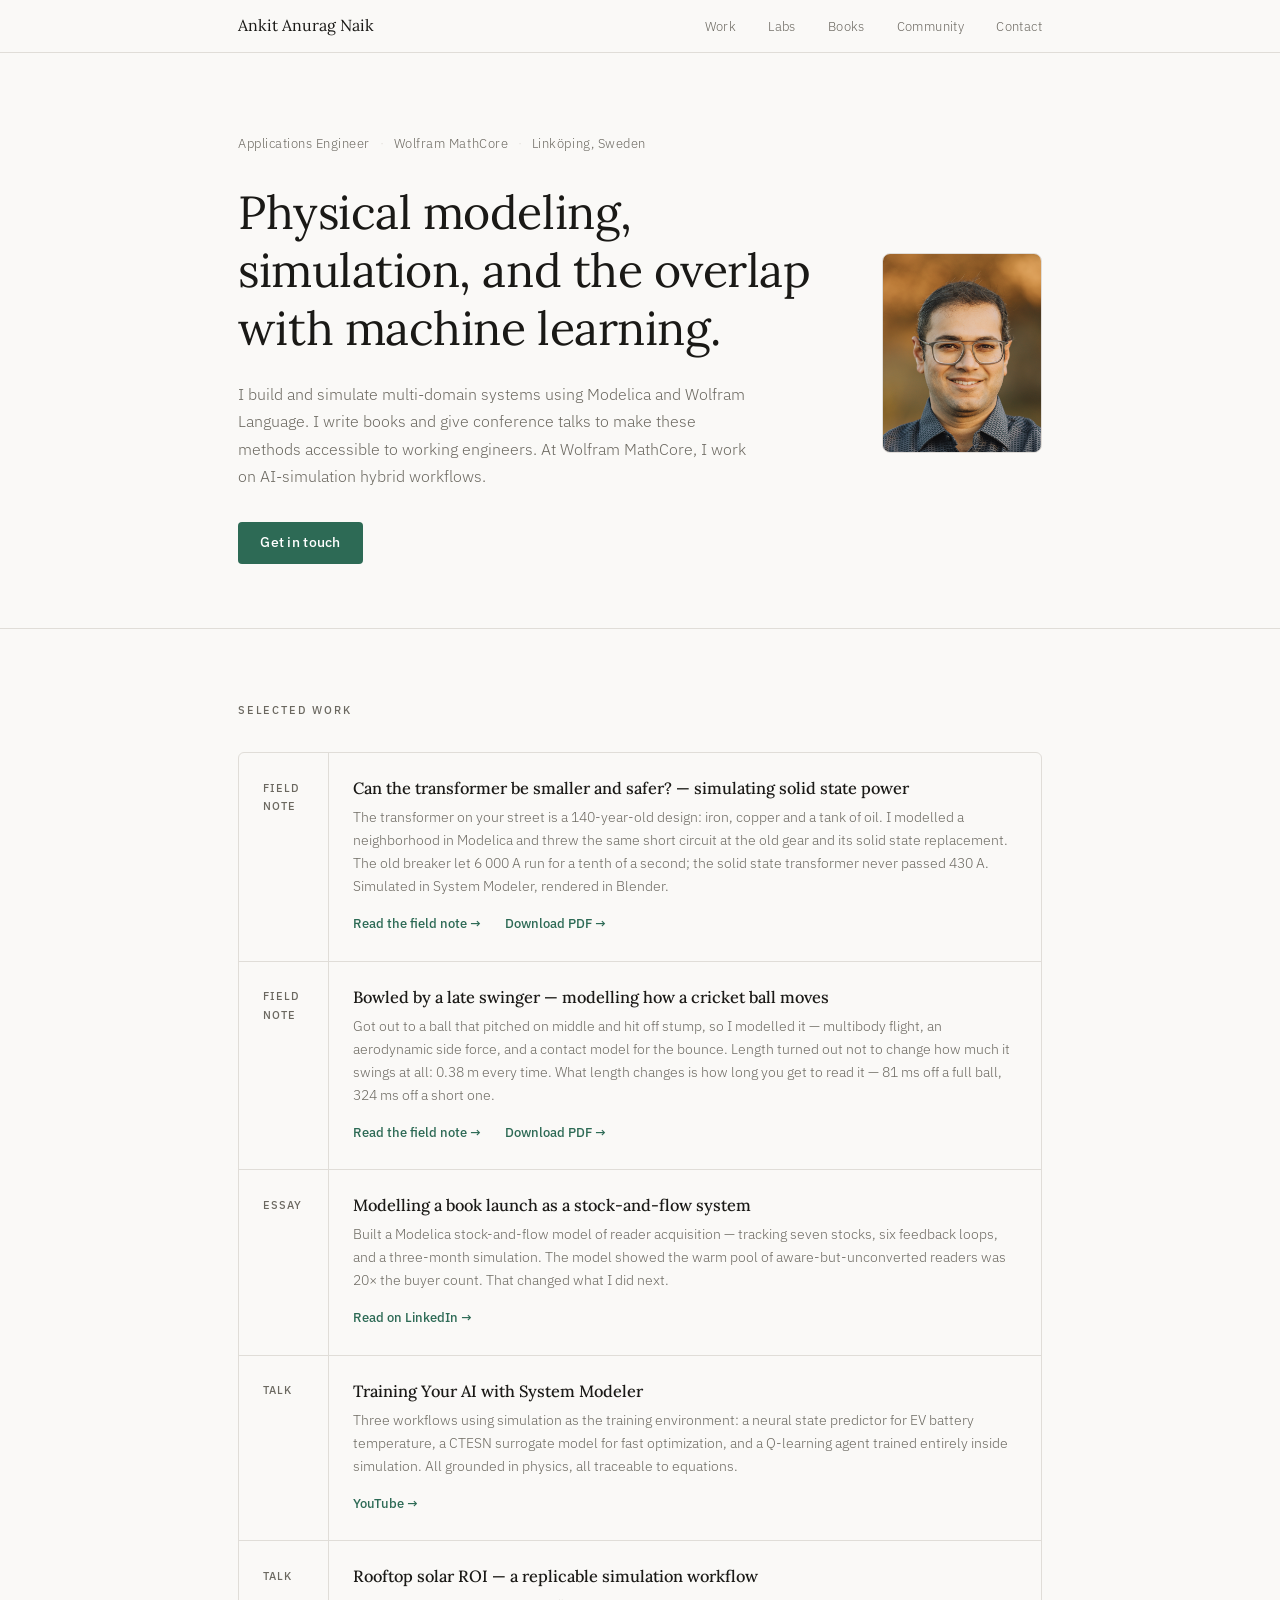
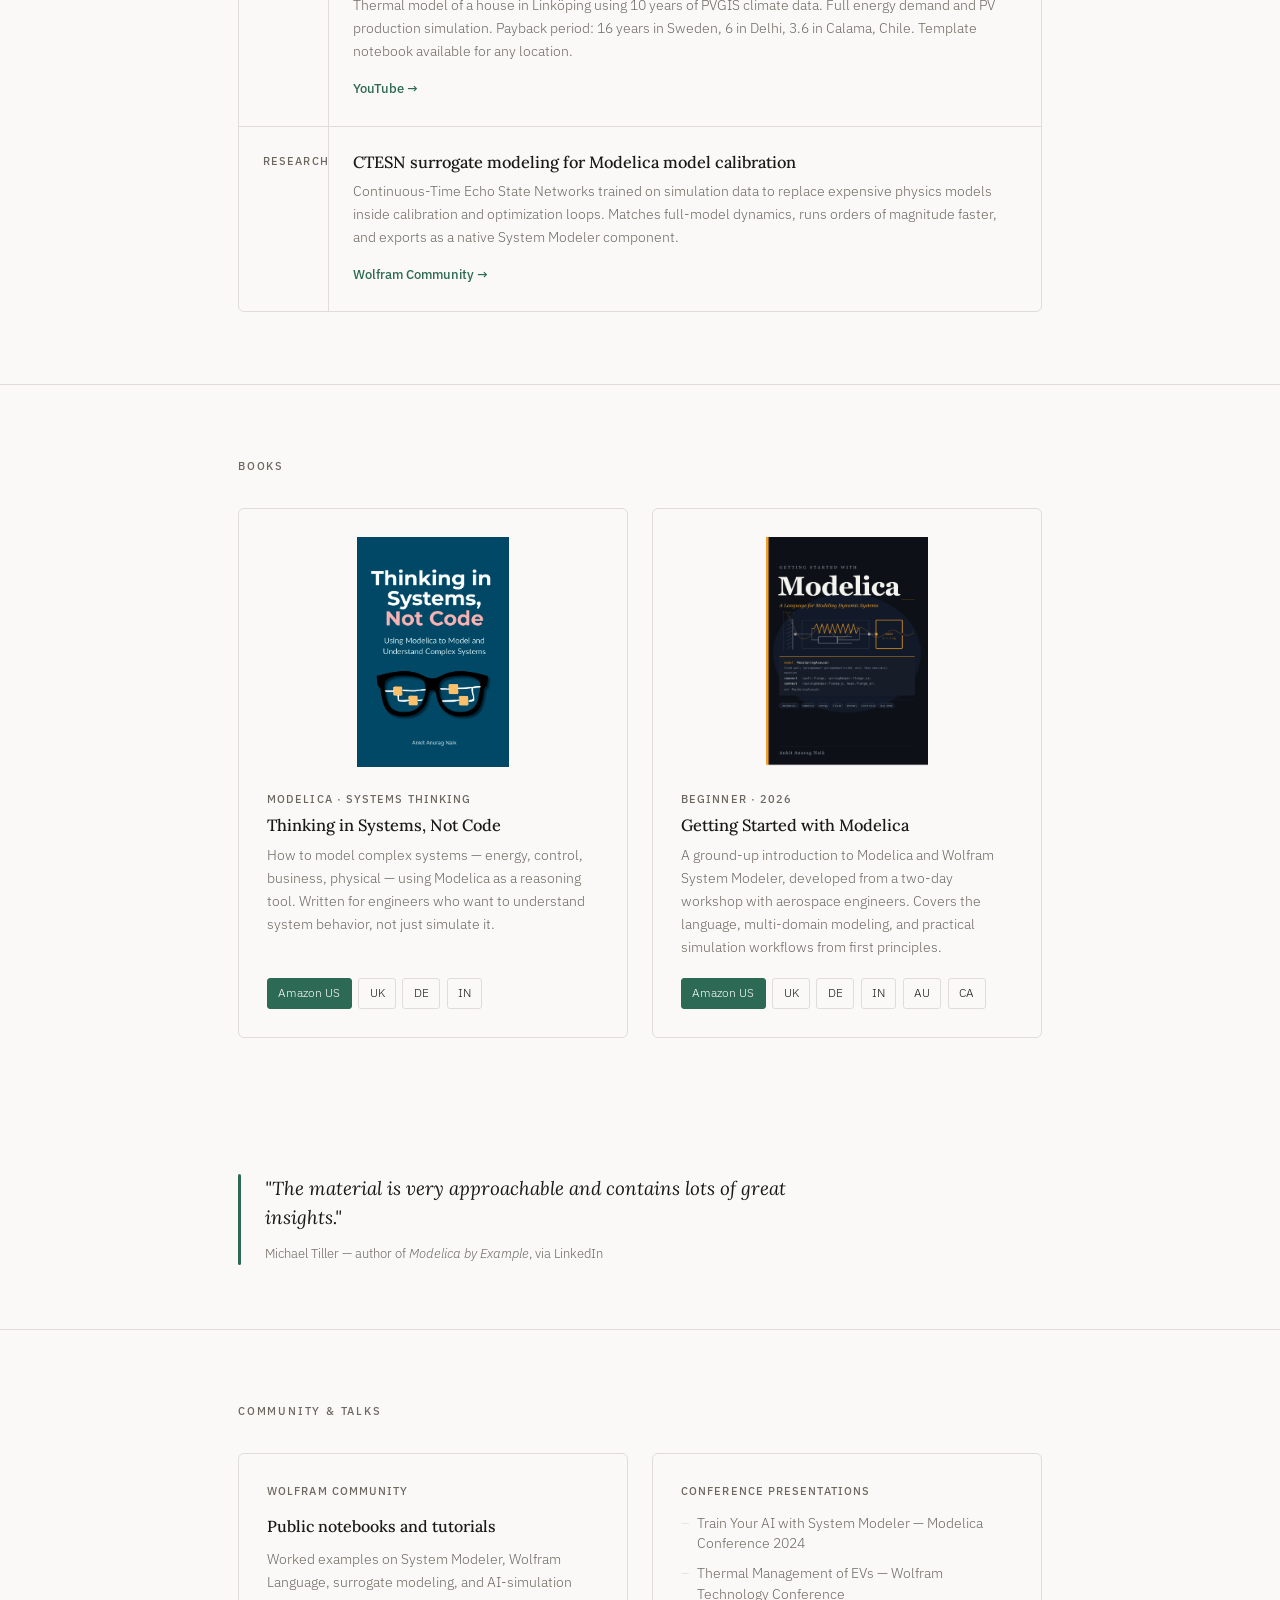
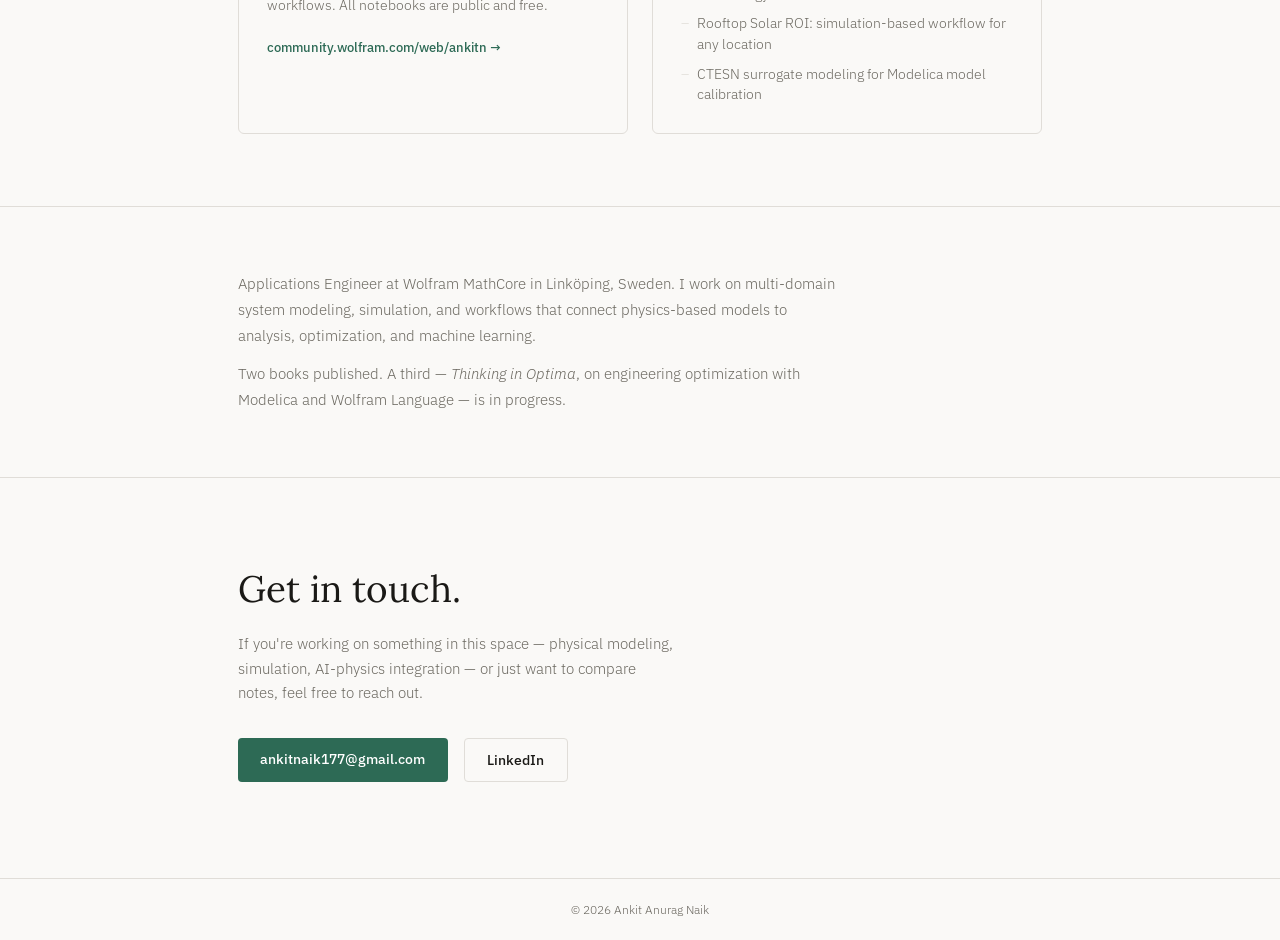
==== index.html @ 641e8760 "added new example" ====
<!DOCTYPE html>
<html lang="en">
<head>
  <meta charset="utf-8" />
  <meta name="viewport" content="width=device-width,initial-scale=1" />
  <meta name="description" content="Ankit Anurag Naik — Applications Engineer at Wolfram MathCore. Author of two books on Modelica and simulation. Conference speaker.">
  <title>Ankit Anurag Naik</title>
  <link rel="icon" type="image/png" href="assets/favicon.svg">
  <link rel="preconnect" href="https://fonts.googleapis.com">
  <link rel="preconnect" href="https://fonts.gstatic.com" crossorigin>
  <link href="https://fonts.googleapis.com/css2?family=Lora:ital,wght@0,400;0,500;1,400&family=IBM+Plex+Sans:wght@300;400;500&display=swap" rel="stylesheet">

  <link href="styles.css" rel="stylesheet">
</head>

<body>

  <nav>
    <div class="inner">
      <span class="logo">Ankit Anurag Naik</span>
      <ul>
        <li><a href="#work">Work</a></li>
        <li><a href="labs/index.html">Labs</a></li>
        <li><a href="#books">Books</a></li>
        <li><a href="#community">Community</a></li>
        <li><a href="#contact">Contact</a></li>
      </ul>
    </div>
  </nav>

  <section id="hero">
    <div class="wrap">
      <div class="hero-row">
        <div class="hero-text">
          <p class="hero-meta">
            Applications Engineer <span class="sep">·</span>
            Wolfram MathCore <span class="sep">·</span>
            Linköping, Sweden
          </p>
          <h1>Physical modeling, simulation, and the overlap with machine learning.</h1>
          <p class="hero-desc">
            I build and simulate multi-domain systems using Modelica and Wolfram Language.
            I write books and give conference talks to make these methods accessible to working engineers.
            At Wolfram MathCore, I work on AI-simulation hybrid workflows.
          </p>
          <a class="hero-cta" href="#contact">Get in touch</a>
        </div>
        <div class="hero-photo-wrap">
          <img class="hero-photo" src="assets/ankit.png" alt="Ankit Anurag Naik">
        </div>
      </div>
    </div>
  </section>

  <hr class="divider">

  <section id="work">
    <div class="wrap">
      <p class="label">Selected work</p>
      <div class="work-list fade">

        <div class="work-item">
          <div class="work-type">Field note</div>
          <div class="work-body">
            <div class="work-title">Can the transformer be smaller and safer? &mdash; simulating solid state power</div>
            <p class="work-desc">The transformer on your street is a 140-year-old design: iron, copper and a tank of oil. I modelled a neighborhood in Modelica and threw the same short circuit at the old gear and its solid state replacement. The old breaker let 6&nbsp;000&nbsp;A run for a tenth of a second; the solid state transformer never passed 430&nbsp;A. Simulated in System Modeler, rendered in Blender.</p>
            <a class="work-link" href="ebooks/solid-state-transformer.html">Read the field note &rarr;</a>
            <a class="work-link" href="ebooks/solid-state-transformer.pdf" download style="margin-left:1.25rem">Download PDF &rarr;</a>
          </div>
        </div>

        <div class="work-item">
          <div class="work-type">Field note</div>
          <div class="work-body">
            <div class="work-title">Bowled by a late swinger &mdash; modelling how a cricket ball moves</div>
            <p class="work-desc">Got out to a ball that pitched on middle and hit off stump, so I modelled it &mdash; multibody flight, an aerodynamic side force, and a contact model for the bounce. Length turned out not to change how much it swings at all: 0.38&nbsp;m every time. What length changes is how long you get to read it &mdash; 81&nbsp;ms off a full ball, 324&nbsp;ms off a short one.</p>
            <a class="work-link" href="ebooks/cricket-swing.html">Read the field note &rarr;</a>
            <a class="work-link" href="ebooks/cricket-swing.pdf" download style="margin-left:1.25rem">Download PDF &rarr;</a>
          </div>
        </div>

        <div class="work-item">
          <div class="work-type">Essay</div>
          <div class="work-body">
            <div class="work-title">Modelling a book launch as a stock-and-flow system</div>
            <p class="work-desc">Built a Modelica stock-and-flow model of reader acquisition — tracking seven stocks, six feedback loops, and a three-month simulation. The model showed the warm pool of aware-but-unconverted readers was 20× the buyer count. That changed what I did next.</p>
            <a class="work-link" href="https://www.linkedin.com/pulse/system-behind-selling-book-im-living-ankit-anurag-naik-hllif" target="_blank" rel="noopener">Read on LinkedIn →</a>
          </div>
        </div>

        <div class="work-item">
          <div class="work-type">Talk</div>
          <div class="work-body">
            <div class="work-title">Training Your AI with System Modeler</div>
            <p class="work-desc">Three workflows using simulation as the training environment: a neural state predictor for EV battery temperature, a CTESN surrogate model for fast optimization, and a Q-learning agent trained entirely inside simulation. All grounded in physics, all traceable to equations.</p>
            <a class="work-link" href="https://youtu.be/i9CUnZjVocw?si=aVbRVxXed9ZR3gFj&t=1" target="_blank" rel="noopener">YouTube →</a>
          </div>
        </div>

        <div class="work-item">
          <div class="work-type">Talk</div>
          <div class="work-body">
            <div class="work-title">Rooftop solar ROI — a replicable simulation workflow</div>
            <p class="work-desc">Thermal model of a house in Linköping using 10 years of PVGIS climate data. Full energy demand and PV production simulation. Payback period: 16 years in Sweden, 6 in Delhi, 3.6 in Calama, Chile. Template notebook available for any location.</p>
            <a class="work-link" href="https://www.youtube.com/watch?v=koYohL7LdgE&t=1s" target="_blank" rel="noopener">YouTube →</a>
          </div>
        </div>

        <div class="work-item">
          <div class="work-type">Research</div>
          <div class="work-body">
            <div class="work-title">CTESN surrogate modeling for Modelica model calibration</div>
            <p class="work-desc">Continuous-Time Echo State Networks trained on simulation data to replace expensive physics models inside calibration and optimization loops. Matches full-model dynamics, runs orders of magnitude faster, and exports as a native System Modeler component.</p>
            <a class="work-link" href="https://community.wolfram.com/groups/-/m/t/3459092" target="_blank" rel="noopener">Wolfram Community →</a>
          </div>
        </div>

      </div>
    </div>
  </section>

  <hr class="divider">

  <section id="books">
    <div class="wrap">
      <p class="label">Books</p>
      <div class="books-grid">

        <div class="book-card fade">
          <img class="book-cover-img" src="assets/book-cover.png" alt="Thinking in Systems, Not Code" loading="lazy">
          <div class="book-tag">Modelica · Systems thinking</div>
          <div class="book-title">Thinking in Systems, Not Code</div>
          <p class="book-desc">How to model complex systems — energy, control, business, physical — using Modelica as a reasoning tool. Written for engineers who want to understand system behavior, not just simulate it.</p>
          <div class="buy-links">
            <a class="btn-buy primary" href="https://www.amazon.com/Thinking-Systems-Not-Code-Understand/dp/915318176X/" target="_blank" rel="noopener">Amazon US</a>
            <a class="btn-buy" href="https://www.amazon.co.uk/Thinking-Systems-Not-Code-Understand/dp/915318176X/" target="_blank" rel="noopener">UK</a>
            <a class="btn-buy" href="https://www.amazon.de/-/en/Thinking-Systems-Not-Code-Understand/dp/915318176X/" target="_blank" rel="noopener">DE</a>
            <a class="btn-buy" href="https://www.amazon.in/Thinking-Systems-Not-Code-Understand/dp/9153181778" target="_blank" rel="noopener">IN</a>
          </div>
        </div>

        <div class="book-card fade">
          <img class="book-cover-img" src="assets/gsm-cover.png" alt="Getting Started with Modelica" loading="lazy">
          <div class="book-tag">Beginner · 2026</div>
          <div class="book-title">Getting Started with Modelica</div>
          <p class="book-desc">A ground-up introduction to Modelica and Wolfram System Modeler, developed from a two-day workshop with aerospace engineers. Covers the language, multi-domain modeling, and practical simulation workflows from first principles.</p>
          <div class="buy-links">
            <a class="btn-buy primary" href="https://www.amazon.com/dp/B0GY94LXQS" target="_blank" rel="noopener">Amazon US</a>
            <a class="btn-buy" href="https://www.amazon.co.uk/dp/B0GY94LXQS" target="_blank" rel="noopener">UK</a>
            <a class="btn-buy" href="https://www.amazon.de/dp/B0GY94LXQS" target="_blank" rel="noopener">DE</a>
            <a class="btn-buy" href="https://www.amazon.in/dp/B0GY94LXQS" target="_blank" rel="noopener">IN</a>
            <a class="btn-buy" href="https://www.amazon.com.au/dp/B0GY94LXQS" target="_blank" rel="noopener">AU</a>
            <a class="btn-buy" href="https://www.amazon.ca/dp/B0GY94LXQS" target="_blank" rel="noopener">CA</a>
          </div>
        </div>

      </div>
    </div>
  </section>

  <section id="quote">
    <div class="wrap fade">
      <div class="quote-block">
        <div class="quote-bar"></div>
        <div>
          <p class="quote-text">"The material is very approachable and contains lots of great insights."</p>
          <p class="quote-attr">Michael Tiller — author of <em>Modelica by Example</em>, via LinkedIn</p>
        </div>
      </div>
    </div>
  </section>

  <hr class="divider">

    <section id="community">
    <div class="wrap">
      <p class="label">Community &amp; talks</p>
      <div class="community-grid fade">

        <div class="community-card">
          <div class="card-label">Wolfram Community</div>
          <h3>Public notebooks and tutorials</h3>
          <p>Worked examples on System Modeler, Wolfram Language, surrogate modeling, and AI-simulation workflows. All notebooks are public and free.</p>
          <a class="work-link" href="https://community.wolfram.com/web/ankitn" target="_blank" rel="noopener">community.wolfram.com/web/ankitn →</a>
        </div>

        <div class="community-card">
          <div class="card-label">Conference presentations</div>
          <ul class="conf-list">
            <li>Train Your AI with System Modeler — Modelica Conference 2024</li>
            <li>Thermal Management of EVs — Wolfram Technology Conference</li>
            <li>Rooftop Solar ROI: simulation-based workflow for any location</li>
            <li>CTESN surrogate modeling for Modelica model calibration</li>
          </ul>
        </div>

      </div>
    </div>
  </section>

  <hr class="divider">

  <section id="about">
    <div class="wrap">
      <div class="about-row fade">
        <div class="about-text">
          <p>Applications Engineer at Wolfram MathCore in Linköping, Sweden. I work on multi-domain system modeling, simulation, and workflows that connect physics-based models to analysis, optimization, and machine learning.</p>
          <p>Two books published. A third — <em>Thinking in Optima</em>, on engineering optimization with Modelica and Wolfram Language — is in progress.</p>
        </div>
      </div>
    </div>
  </section>

  <hr class="divider">

  <section id="contact">
    <div class="wrap">
      <h2>Get in touch.</h2>
      <p>If you're working on something in this space — physical modeling, simulation, AI-physics integration — or just want to compare notes, feel free to reach out.</p>
      <div class="contact-links">
        <a class="btn-contact primary" href="mailto:ankitnaik177@gmail.com">ankitnaik177@gmail.com</a>
        <a class="btn-contact outline" href="https://www.linkedin.com/in/ankit-anurag-naik-30122a25/" target="_blank" rel="noopener">LinkedIn</a>
      </div>
    </div>
  </section>

  <footer>
    <div class="wrap">&copy; <span id="year"></span> Ankit Anurag Naik</div>
  </footer>

  <script>
    document.getElementById('year').textContent = new Date().getFullYear();
    const obs = new IntersectionObserver(entries => {
      entries.forEach(e => { if (e.isIntersecting) { e.target.classList.add('in'); obs.unobserve(e.target); } });
    }, { threshold: 0.1 });
    document.querySelectorAll('.fade').forEach(el => obs.observe(el));
  </script>

</body>
</html>
---- styles.css ----
:root {
  --bg:       #faf9f7;
  --surface:  #f2f0ec;
  --border:   #e0ddd8;
  --ink:      #1a1916;
  --mid:      #6b6860;
  --accent:   #2d6a55;
  --serif:    'Lora', Georgia, serif;
  --sans:     'IBM Plex Sans', system-ui, sans-serif;
  --max:      860px;
}

*, *::before, *::after { box-sizing: border-box; margin: 0; padding: 0; }
html { scroll-behavior: smooth; }

body {
  background: var(--bg);
  color: var(--ink);
  font-family: var(--sans);
  font-weight: 300;
  font-size: 1rem;
  line-height: 1.7;
  -webkit-font-smoothing: antialiased;
}

a { color: var(--accent); text-decoration: none; }
a:hover { text-decoration: underline; }
img { display: block; max-width: 100%; }

.wrap {
  max-width: var(--max);
  margin: 0 auto;
  padding: 0 1.75rem;
}

hr.divider {
  border: none;
  border-top: 1px solid var(--border);
}

/* NAV */
nav {
  position: sticky;
  top: 0;
  z-index: 100;
  background: rgba(250,249,247,0.93);
  backdrop-filter: blur(10px);
  border-bottom: 1px solid var(--border);
}

nav .inner {
  max-width: var(--max);
  margin: 0 auto;
  padding: 0 1.75rem;
  height: 52px;
  display: flex;
  align-items: center;
  justify-content: space-between;
}

nav .logo {
  font-family: var(--serif);
  font-size: 1rem;
  color: var(--ink);
  font-weight: 400;
}

nav ul {
  list-style: none;
  display: flex;
  gap: 2rem;
}

nav ul a {
  font-size: 0.82rem;
  color: var(--mid);
  letter-spacing: 0.03em;
  transition: color 0.15s;
}

nav ul a:hover { color: var(--ink); text-decoration: none; }

/* HERO */
#hero { padding: 5rem 0 4rem; }

.hero-meta {
  font-size: 0.82rem;
  color: var(--mid);
  letter-spacing: 0.04em;
  margin-bottom: 1.75rem;
  display: flex;
  align-items: center;
  gap: 0.6rem;
}

.hero-meta .sep { color: var(--border); }

h1 {
  font-family: var(--serif);
  font-size: clamp(1.9rem, 4.5vw, 2.9rem);
  font-weight: 400;
  line-height: 1.25;
  letter-spacing: -0.01em;
  color: var(--ink);
  max-width: 660px;
  margin-bottom: 1.5rem;
}

.hero-desc {
  color: var(--mid);
  max-width: 520px;
  font-size: 0.97rem;
  line-height: 1.75;
  margin-bottom: 2rem;
}

.hero-cta {
  display: inline-block;
  background: var(--accent);
  color: #fff;
  padding: 0.6rem 1.4rem;
  border-radius: 4px;
  font-size: 0.85rem;
  font-weight: 500;
  letter-spacing: 0.02em;
  transition: background 0.15s;
}

.hero-cta:hover { background: #235544; text-decoration: none; }

/* HERO LAYOUT */
.hero-row {
  display: grid;
  grid-template-columns: 1fr 180px;
  gap: 3rem;
  align-items: center;
}

.hero-text { min-width: 0; }

.hero-photo-wrap {
  display: flex;
  justify-content: flex-end;
  align-items: flex-start;
  padding-top: 0.5rem;
}

.hero-photo {
  width: 160px;
  height: 200px;
  border-radius: 8px;
  object-fit: cover;
  border: 1px solid var(--border);
  display: block;
}

@media (max-width: 640px) {
  .hero-row {
    grid-template-columns: 1fr;
    gap: 1.5rem;
  }
  .hero-photo-wrap {
    justify-content: flex-start;
    order: -1;
  }
  .hero-photo {
    width: 80px;
    height: 100px;
  }
}

/* SECTION LABEL */
.label {
  font-size: 0.7rem;
  font-weight: 500;
  letter-spacing: 0.16em;
  text-transform: uppercase;
  color: var(--mid);
  margin-bottom: 2rem;
}

/* WORK */
#work { padding: 4.5rem 0; }

.work-list {
  display: flex;
  flex-direction: column;
  border: 1px solid var(--border);
  border-radius: 6px;
  overflow: hidden;
}

.work-item {
  display: grid;
  grid-template-columns: 90px 1fr;
  border-bottom: 1px solid var(--border);
  transition: background 0.15s;
}

.work-item:last-child { border-bottom: none; }
.work-item:hover { background: var(--surface); }

.work-type {
  padding: 1.6rem 1.25rem 1.5rem 1.5rem;
  border-right: 1px solid var(--border);
  font-size: 0.68rem;
  font-weight: 500;
  letter-spacing: 0.1em;
  text-transform: uppercase;
  color: var(--mid);
}

.work-body { padding: 1.5rem; }

.work-title {
  font-family: var(--serif);
  font-size: 1.02rem;
  font-weight: 500;
  color: var(--ink);
  margin-bottom: 0.4rem;
  line-height: 1.4;
}

.work-desc {
  font-size: 0.87rem;
  color: var(--mid);
  line-height: 1.65;
  margin-bottom: 0.7rem;
}

.work-link {
  font-size: 0.8rem;
  font-weight: 500;
  color: var(--accent);
}

.work-link:hover { text-decoration: underline; }

/* BOOKS */
#books { padding: 4.5rem 0; }

.books-grid {
  display: grid;
  grid-template-columns: 1fr 1fr;
  gap: 1.5rem;
}

.book-card {
  border: 1px solid var(--border);
  border-radius: 6px;
  padding: 1.75rem;
  display: flex;
  flex-direction: column;
}

.book-cover-img {
  max-height: 230px;
  width: auto;
  object-fit: contain;
  margin: 0 auto 1.4rem;
}

.book-tag {
  font-size: 0.68rem;
  font-weight: 500;
  letter-spacing: 0.1em;
  text-transform: uppercase;
  color: var(--mid);
  margin-bottom: 0.35rem;
}

.book-title {
  font-family: var(--serif);
  font-size: 1.02rem;
  font-weight: 500;
  color: var(--ink);
  margin-bottom: 0.5rem;
  line-height: 1.35;
}

.book-desc {
  font-size: 0.87rem;
  color: var(--mid);
  line-height: 1.65;
  flex: 1;
  margin-bottom: 1.2rem;
}

.buy-links { display: flex; flex-wrap: wrap; gap: 0.4rem; }

.btn-buy {
  font-size: 0.75rem;
  padding: 0.28rem 0.65rem;
  border-radius: 3px;
  border: 1px solid var(--border);
  color: var(--ink);
  background: transparent;
  transition: all 0.12s;
}

.btn-buy:hover { border-color: var(--accent); color: var(--accent); text-decoration: none; }

.btn-buy.primary {
  background: var(--accent);
  border-color: var(--accent);
  color: #fff;
}

.btn-buy.primary:hover { background: #235544; border-color: #235544; }

/* COMMUNITY */
#community { padding: 4.5rem 0; }

.community-grid {
  display: grid;
  grid-template-columns: 1fr 1fr;
  gap: 1.5rem;
}

.community-card {
  border: 1px solid var(--border);
  border-radius: 6px;
  padding: 1.75rem;
}

.card-label {
  font-size: 0.68rem;
  font-weight: 500;
  letter-spacing: 0.1em;
  text-transform: uppercase;
  color: var(--mid);
  margin-bottom: 0.75rem;
}

.community-card h3 {
  font-family: var(--serif);
  font-size: 1rem;
  font-weight: 500;
  color: var(--ink);
  margin-bottom: 0.5rem;
}

.community-card p {
  font-size: 0.87rem;
  color: var(--mid);
  line-height: 1.65;
  margin-bottom: 1rem;
}

.conf-list { list-style: none; display: flex; flex-direction: column; gap: 0.6rem; }

.conf-list li {
  font-size: 0.85rem;
  color: var(--mid);
  padding-left: 1rem;
  position: relative;
  line-height: 1.5;
}

.conf-list li::before { content: '–'; position: absolute; left: 0; color: var(--border); }

/* QUOTE */
#quote { padding: 4rem 0; }

.quote-block {
  display: grid;
  grid-template-columns: 3px 1fr;
  gap: 1.5rem;
  max-width: 580px;
}

.quote-bar {
  background: var(--accent);
  border-radius: 2px;
}

.quote-text {
  font-family: var(--serif);
  font-size: 1.18rem;
  font-style: italic;
  color: var(--ink);
  line-height: 1.55;
  margin-bottom: 0.65rem;
}

.quote-attr { font-size: 0.82rem; color: var(--mid); }

/* ABOUT */
#about { padding: 4rem 0; }

.about-row {
  max-width: 600px;
}

.about-text p {
  font-size: 0.93rem;
  color: var(--mid);
  line-height: 1.75;
}

.about-text p + p { margin-top: 0.75rem; }

/* CONTACT */
#contact { padding: 5rem 0 6rem; }

#contact h2 {
  font-family: var(--serif);
  font-size: clamp(1.6rem, 3.5vw, 2.3rem);
  font-weight: 400;
  color: var(--ink);
  margin-bottom: 0.75rem;
}

#contact p {
  color: var(--mid);
  font-size: 0.93rem;
  max-width: 440px;
  margin-bottom: 2rem;
  line-height: 1.65;
}

.contact-links { display: flex; gap: 1rem; flex-wrap: wrap; }

.btn-contact {
  display: inline-block;
  padding: 0.6rem 1.4rem;
  border-radius: 4px;
  font-size: 0.85rem;
  font-weight: 500;
  transition: all 0.15s;
}

.btn-contact.primary { background: var(--accent); color: #fff; }
.btn-contact.primary:hover { background: #235544; text-decoration: none; }
.btn-contact.outline { border: 1px solid var(--border); color: var(--ink); }
.btn-contact.outline:hover { border-color: var(--accent); color: var(--accent); text-decoration: none; }

/* FOOTER */
footer {
  border-top: 1px solid var(--border);
  padding: 1.25rem 0;
  font-size: 0.78rem;
  color: var(--mid);
  text-align: center;
}

/* LABS PAGE */
.labs-header { padding: 4rem 0 2rem; }

.labs-header h1 { margin-top: 0.5rem; margin-bottom: 1rem; }

.labs-intro {
  color: var(--mid);
  max-width: 600px;
  font-size: 0.97rem;
  line-height: 1.75;
}

.projects { padding: 3rem 0 5rem; }

.project-list {
  display: flex;
  flex-direction: column;
  gap: 1.5rem;
}

.project-card {
  border: 1px solid var(--border);
  border-radius: 6px;
  padding: 1.75rem;
  background: var(--bg);
  transition: border-color 0.15s;
}

.project-card:hover { border-color: #c8c4bd; }

.project-card--placeholder {
  opacity: 0.7;
  background: var(--surface);
}

.project-head {
  display: flex;
  justify-content: space-between;
  align-items: center;
  gap: 1rem;
  margin-bottom: 0.85rem;
  flex-wrap: wrap;
}

.project-tag {
  font-size: 0.68rem;
  font-weight: 500;
  letter-spacing: 0.1em;
  text-transform: uppercase;
  color: var(--mid);
}

.status-badge {
  font-size: 0.66rem;
  font-weight: 500;
  letter-spacing: 0.08em;
  text-transform: uppercase;
  padding: 0.18rem 0.6rem;
  border-radius: 3px;
  border: 1px solid var(--border);
  color: var(--mid);
  white-space: nowrap;
}

.status-complete {
  background: rgba(45, 106, 85, 0.08);
  color: var(--accent);
  border-color: rgba(45, 106, 85, 0.3);
}

.status-todo { border-style: dashed; }

.project-title {
  font-family: var(--serif);
  font-size: 1.18rem;
  font-weight: 500;
  color: var(--ink);
  line-height: 1.35;
  margin-bottom: 0.85rem;
}

.project-what {
  font-size: 0.95rem;
  color: var(--ink);
  line-height: 1.65;
  margin-bottom: 0.7rem;
}

.project-insight {
  font-size: 0.88rem;
  color: var(--mid);
  line-height: 1.65;
  margin-bottom: 1.1rem;
}

.insight-label {
  font-size: 0.68rem;
  font-weight: 500;
  letter-spacing: 0.08em;
  text-transform: uppercase;
  color: var(--ink);
  margin-right: 0.5rem;
}

.project-links {
  display: flex;
  flex-wrap: wrap;
  gap: 1.25rem;
  margin-bottom: 1rem;
}

/* PROJECT CONTACT FORM */
.project-form {
  border-top: 1px solid var(--border);
  padding-top: 1rem;
  margin-top: 0.4rem;
}

.project-form summary {
  cursor: pointer;
  font-size: 0.82rem;
  font-weight: 500;
  color: var(--accent);
  list-style: none;
  display: inline-flex;
  align-items: center;
  gap: 0.45rem;
  user-select: none;
}

.project-form summary::-webkit-details-marker { display: none; }
.project-form summary::after {
  content: '+';
  font-size: 1.05rem;
  line-height: 1;
  color: var(--mid);
}
.project-form[open] summary::after { content: '–'; }

.project-form form {
  margin-top: 1.25rem;
  display: flex;
  flex-direction: column;
  gap: 0.95rem;
}

.project-form .form-row {
  display: grid;
  grid-template-columns: 1fr 1fr;
  gap: 0.85rem;
}

.project-form label {
  display: flex;
  flex-direction: column;
  font-size: 0.7rem;
  font-weight: 500;
  letter-spacing: 0.08em;
  text-transform: uppercase;
  color: var(--mid);
  gap: 0.4rem;
}

.project-form input,
.project-form textarea {
  font-family: var(--sans);
  font-size: 0.93rem;
  font-weight: 300;
  color: var(--ink);
  background: var(--bg);
  border: 1px solid var(--border);
  border-radius: 4px;
  padding: 0.55rem 0.75rem;
  width: 100%;
  text-transform: none;
  letter-spacing: normal;
  transition: border-color 0.15s;
}

.project-form textarea { resize: vertical; min-height: 90px; }

.project-form input:focus,
.project-form textarea:focus {
  outline: none;
  border-color: var(--accent);
}

.project-form button {
  align-self: flex-start;
  cursor: pointer;
  font-family: var(--sans);
  font-size: 0.82rem;
  font-weight: 500;
  letter-spacing: 0.02em;
  padding: 0.55rem 1.3rem;
  border-radius: 4px;
  background: var(--accent);
  color: #fff;
  border: 1px solid var(--accent);
  transition: background 0.15s;
}

.project-form button:hover { background: #235544; }

nav ul a.active { color: var(--ink); }

/* ANIMATIONS */
.fade { opacity: 0; transform: translateY(14px); transition: opacity 0.55s ease, transform 0.55s ease; }
.fade.in { opacity: 1; transform: none; }

/* RESPONSIVE */
@media (max-width: 640px) {
  nav ul { display: none; }
  .books-grid, .community-grid { grid-template-columns: 1fr; }
  .work-item { grid-template-columns: 1fr; }
  .work-type { border-right: none; border-bottom: 1px solid var(--border); padding: 0.75rem 1.25rem; }
  .about-row { grid-template-columns: 1fr; }
  .project-card { padding: 1.4rem; }
  .project-head { flex-direction: column; align-items: flex-start; gap: 0.5rem; }
  .project-form .form-row { grid-template-columns: 1fr; }
}
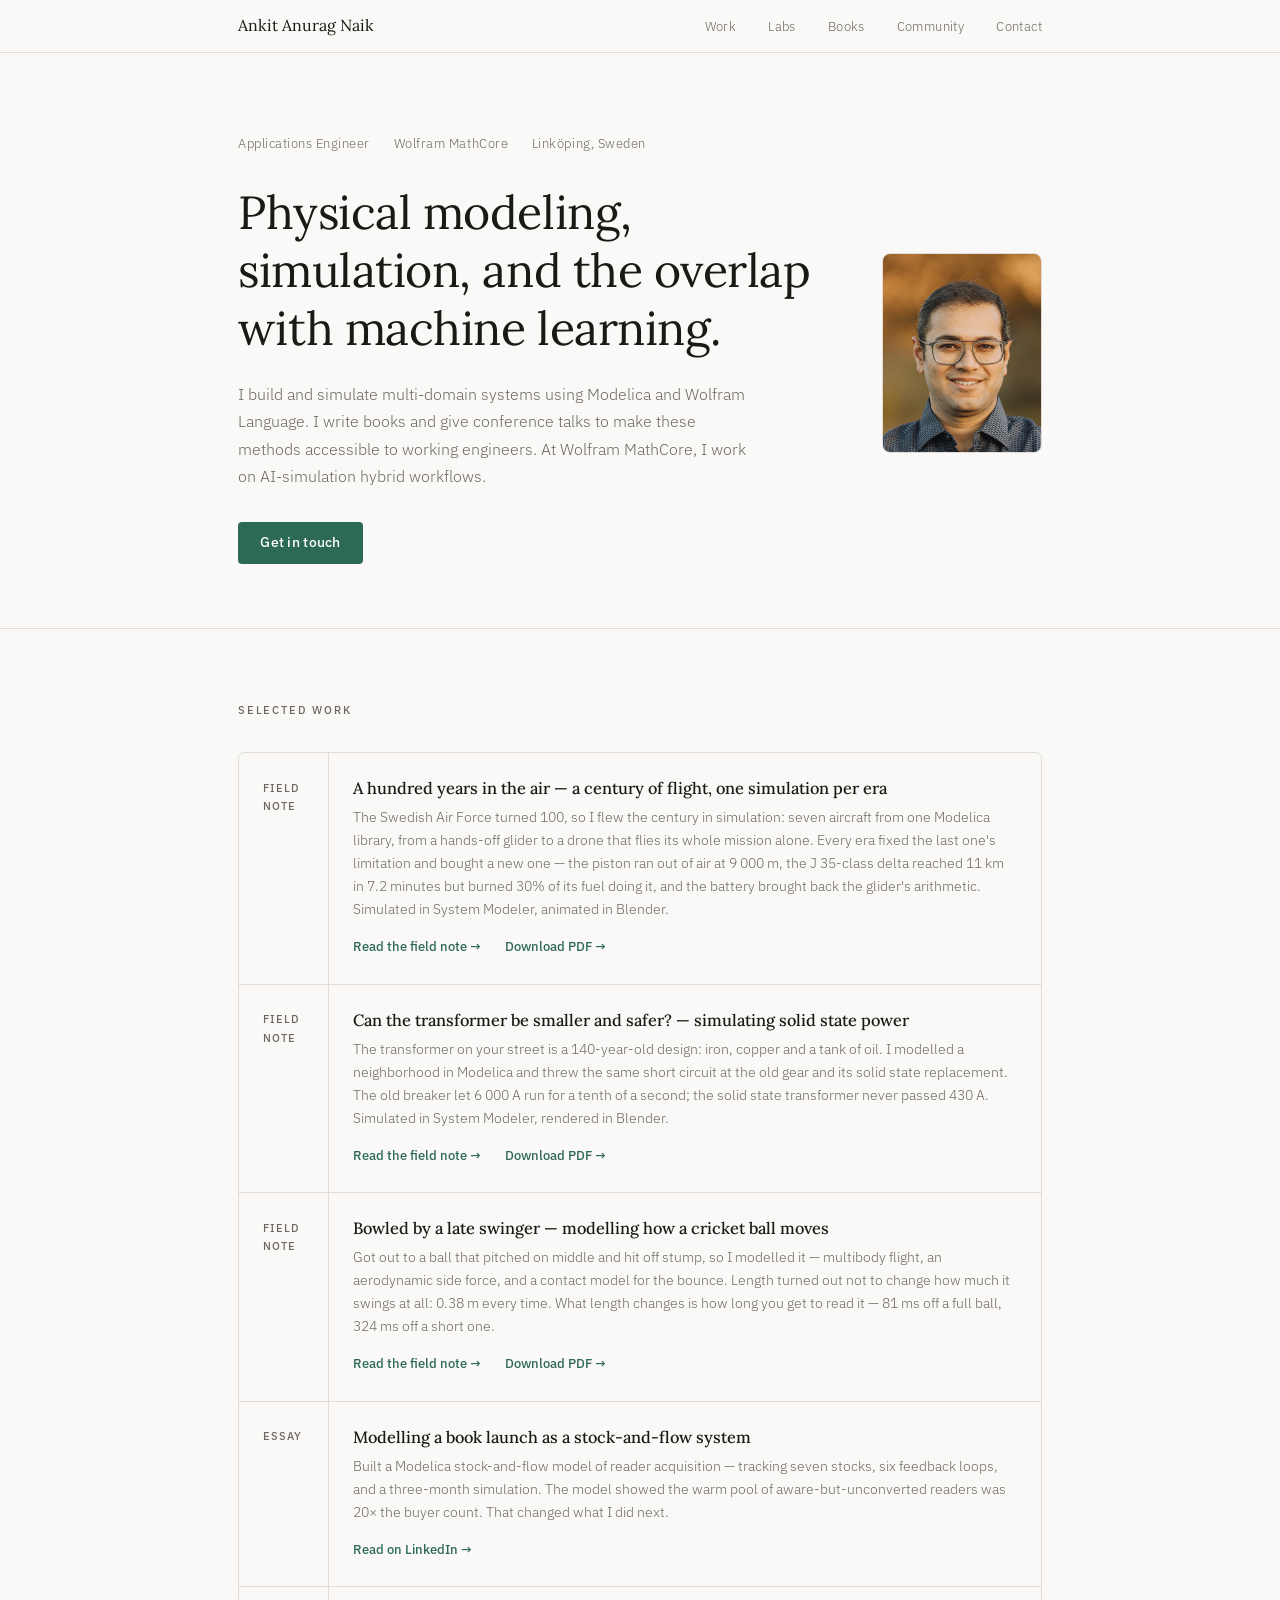
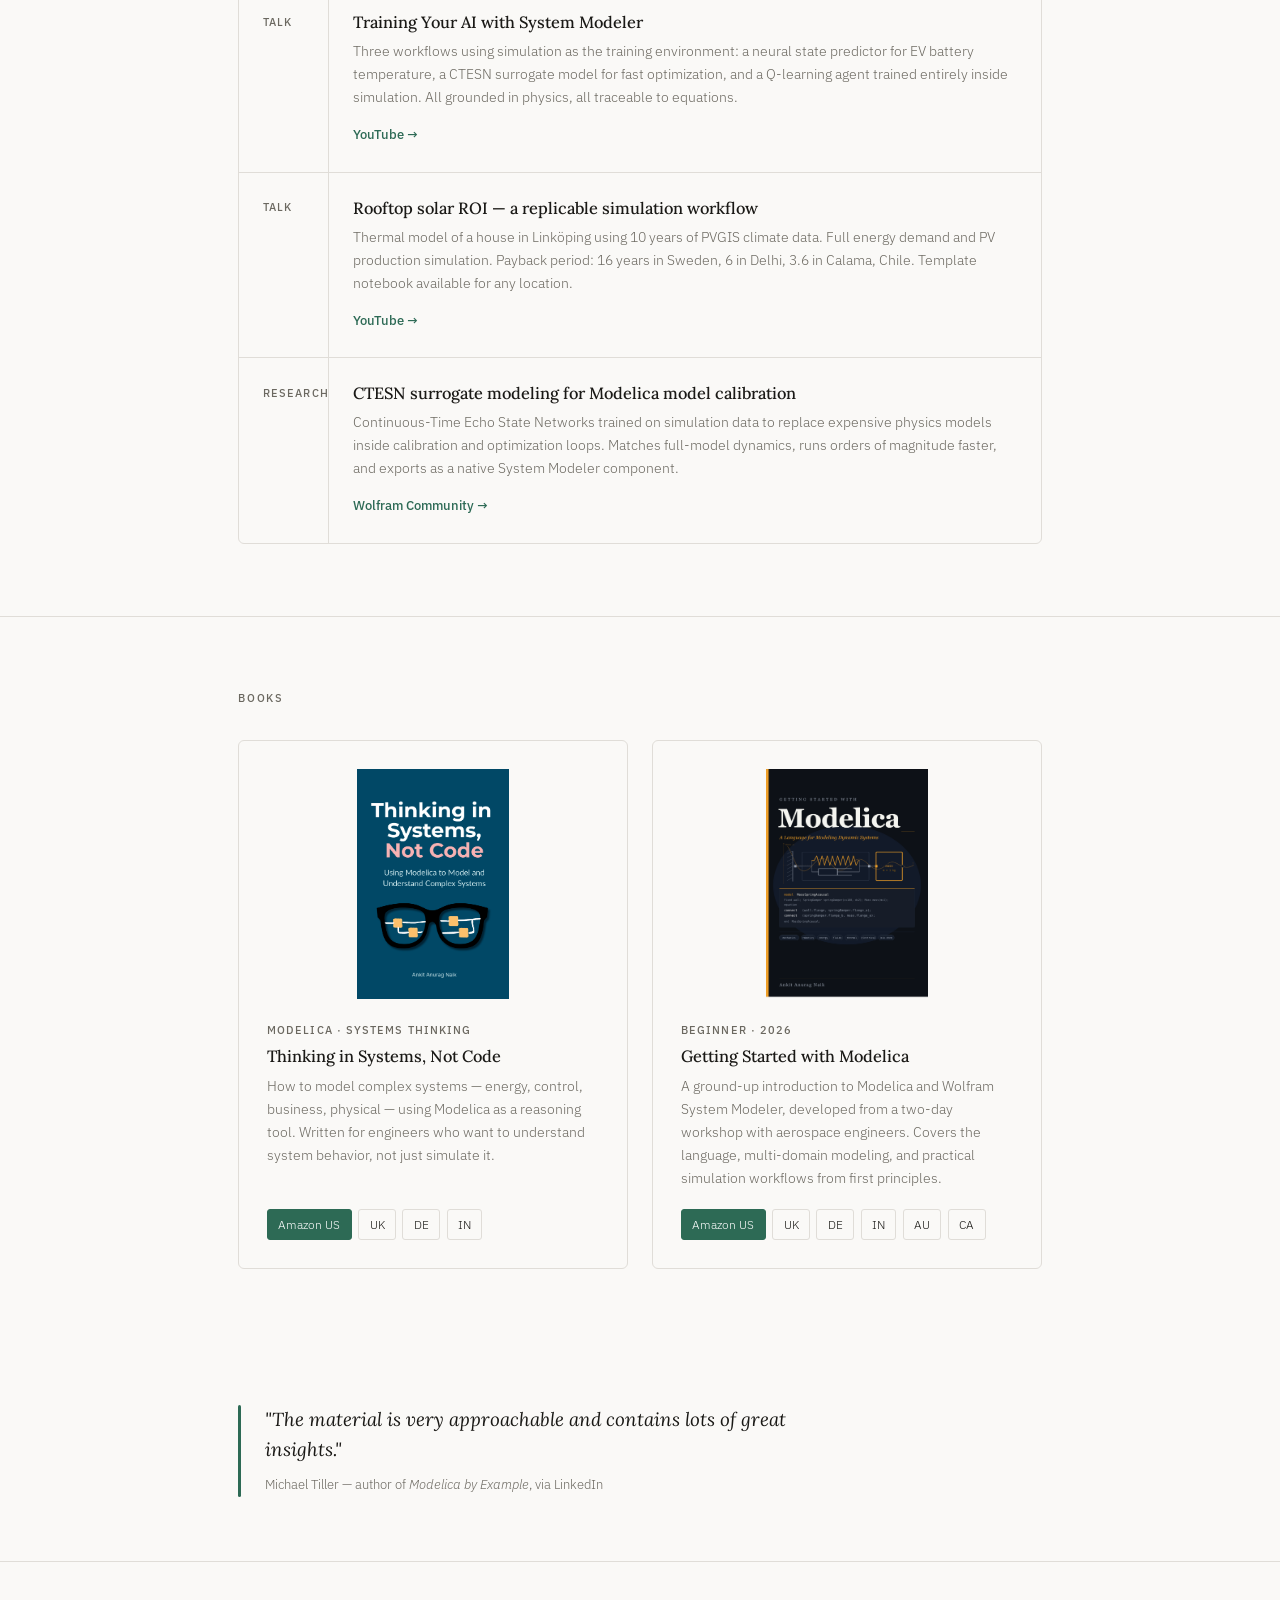
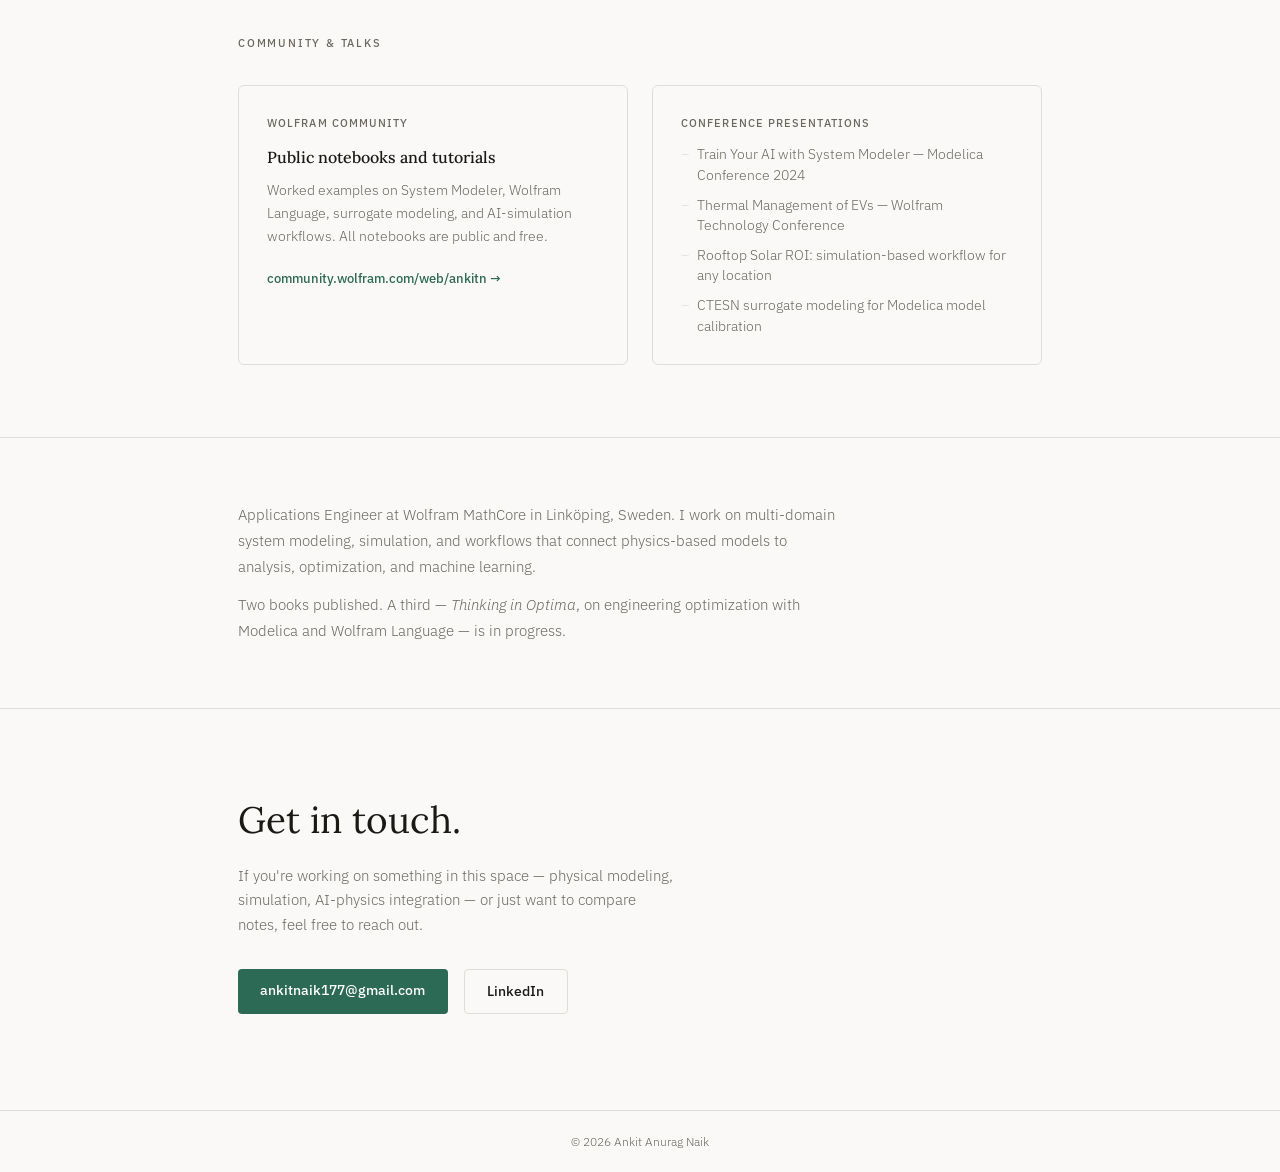
==== commit 7a5069ff: "added videos and aircraft content" ====
--- a/index.html
+++ b/index.html
@@ -62,6 +62,16 @@
         <div class="work-item">
           <div class="work-type">Field note</div>
           <div class="work-body">
+            <div class="work-title">A hundred years in the air &mdash; a century of flight, one simulation per era</div>
+            <p class="work-desc">The Swedish Air Force turned 100, so I flew the century in simulation: seven aircraft from one Modelica library, from a hands-off glider to a drone that flies its whole mission alone. Every era fixed the last one's limitation and bought a new one &mdash; the piston ran out of air at 9&nbsp;000&nbsp;m, the J&nbsp;35-class delta reached 11&nbsp;km in 7.2 minutes but burned 30% of its fuel doing it, and the battery brought back the glider's arithmetic. Simulated in System Modeler, animated in Blender.</p>
+            <a class="work-link" href="ebooks/hundred-years-in-the-air.html">Read the field note &rarr;</a>
+            <a class="work-link" href="ebooks/hundred-years-in-the-air.pdf" download style="margin-left:1.25rem">Download PDF &rarr;</a>
+          </div>
+        </div>
+
+        <div class="work-item">
+          <div class="work-type">Field note</div>
+          <div class="work-body">
             <div class="work-title">Can the transformer be smaller and safer? &mdash; simulating solid state power</div>
             <p class="work-desc">The transformer on your street is a 140-year-old design: iron, copper and a tank of oil. I modelled a neighborhood in Modelica and threw the same short circuit at the old gear and its solid state replacement. The old breaker let 6&nbsp;000&nbsp;A run for a tenth of a second; the solid state transformer never passed 430&nbsp;A. Simulated in System Modeler, rendered in Blender.</p>
             <a class="work-link" href="ebooks/solid-state-transformer.html">Read the field note &rarr;</a>
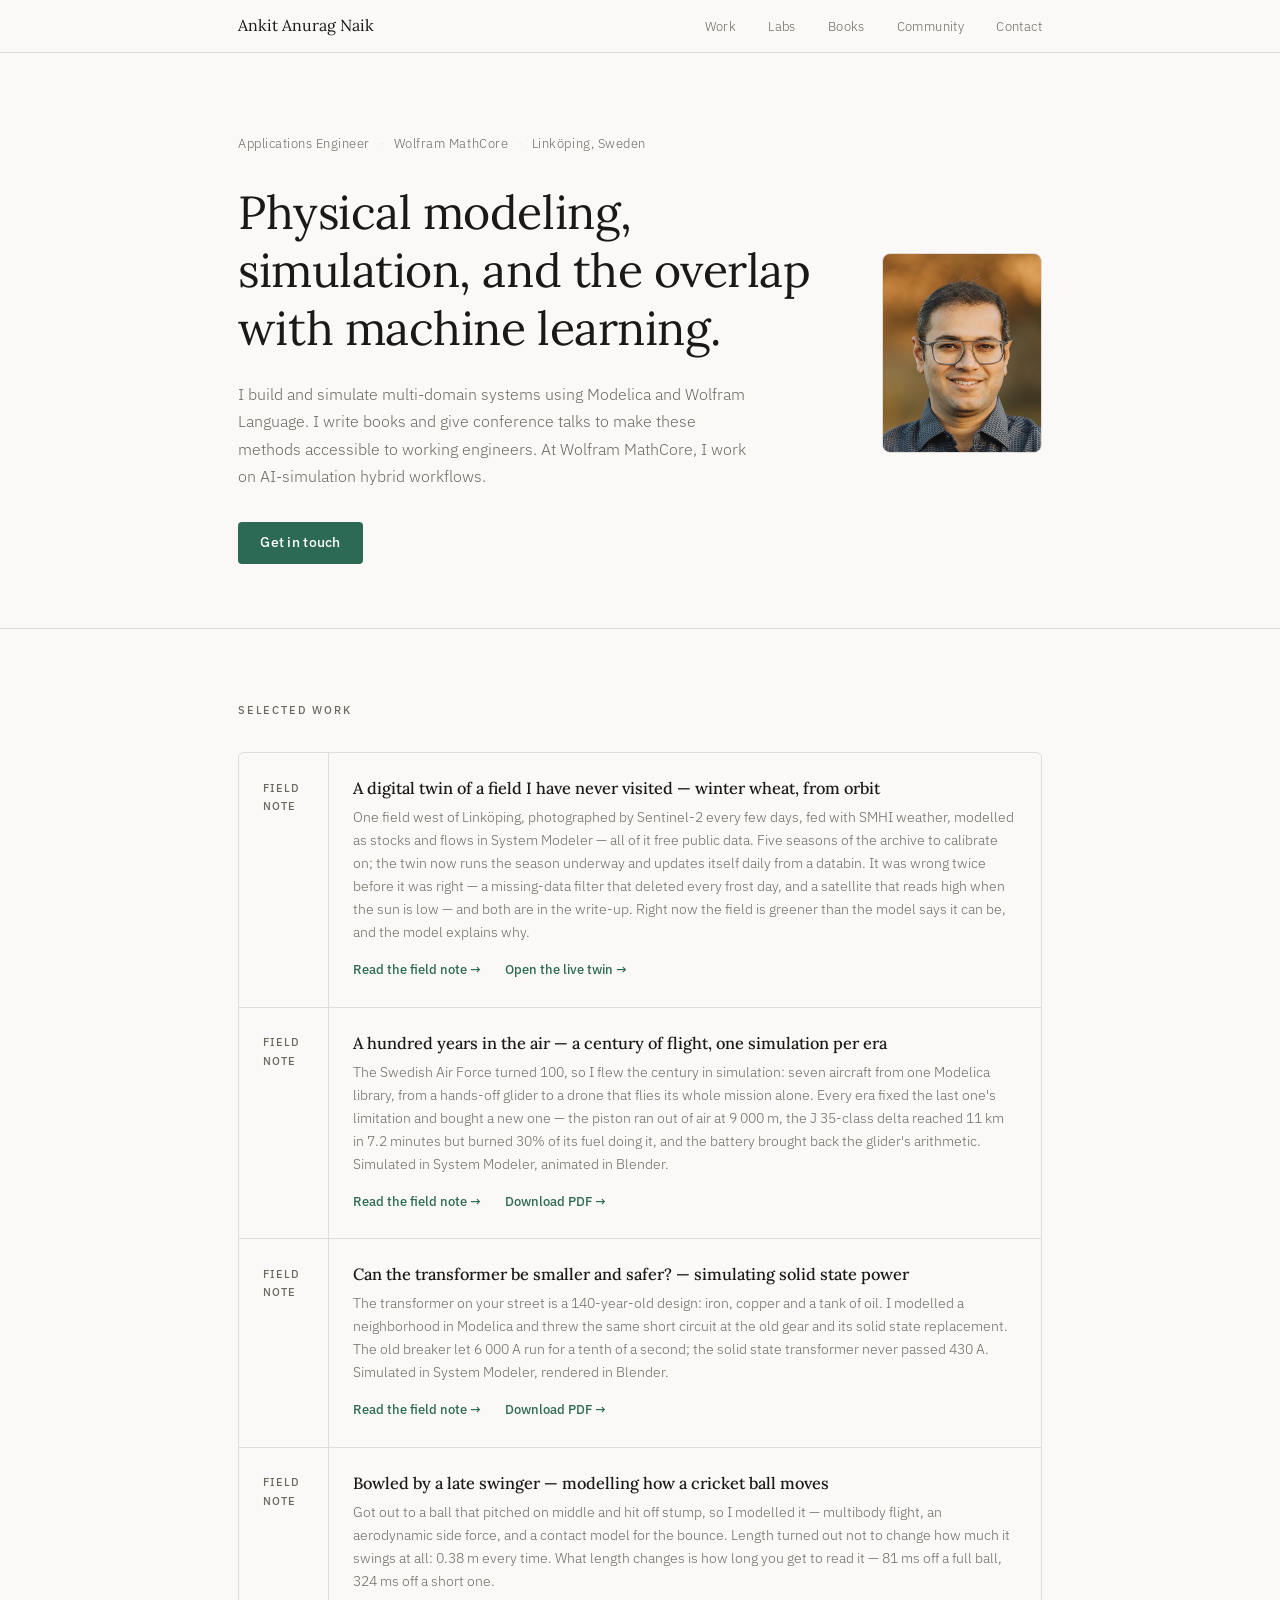
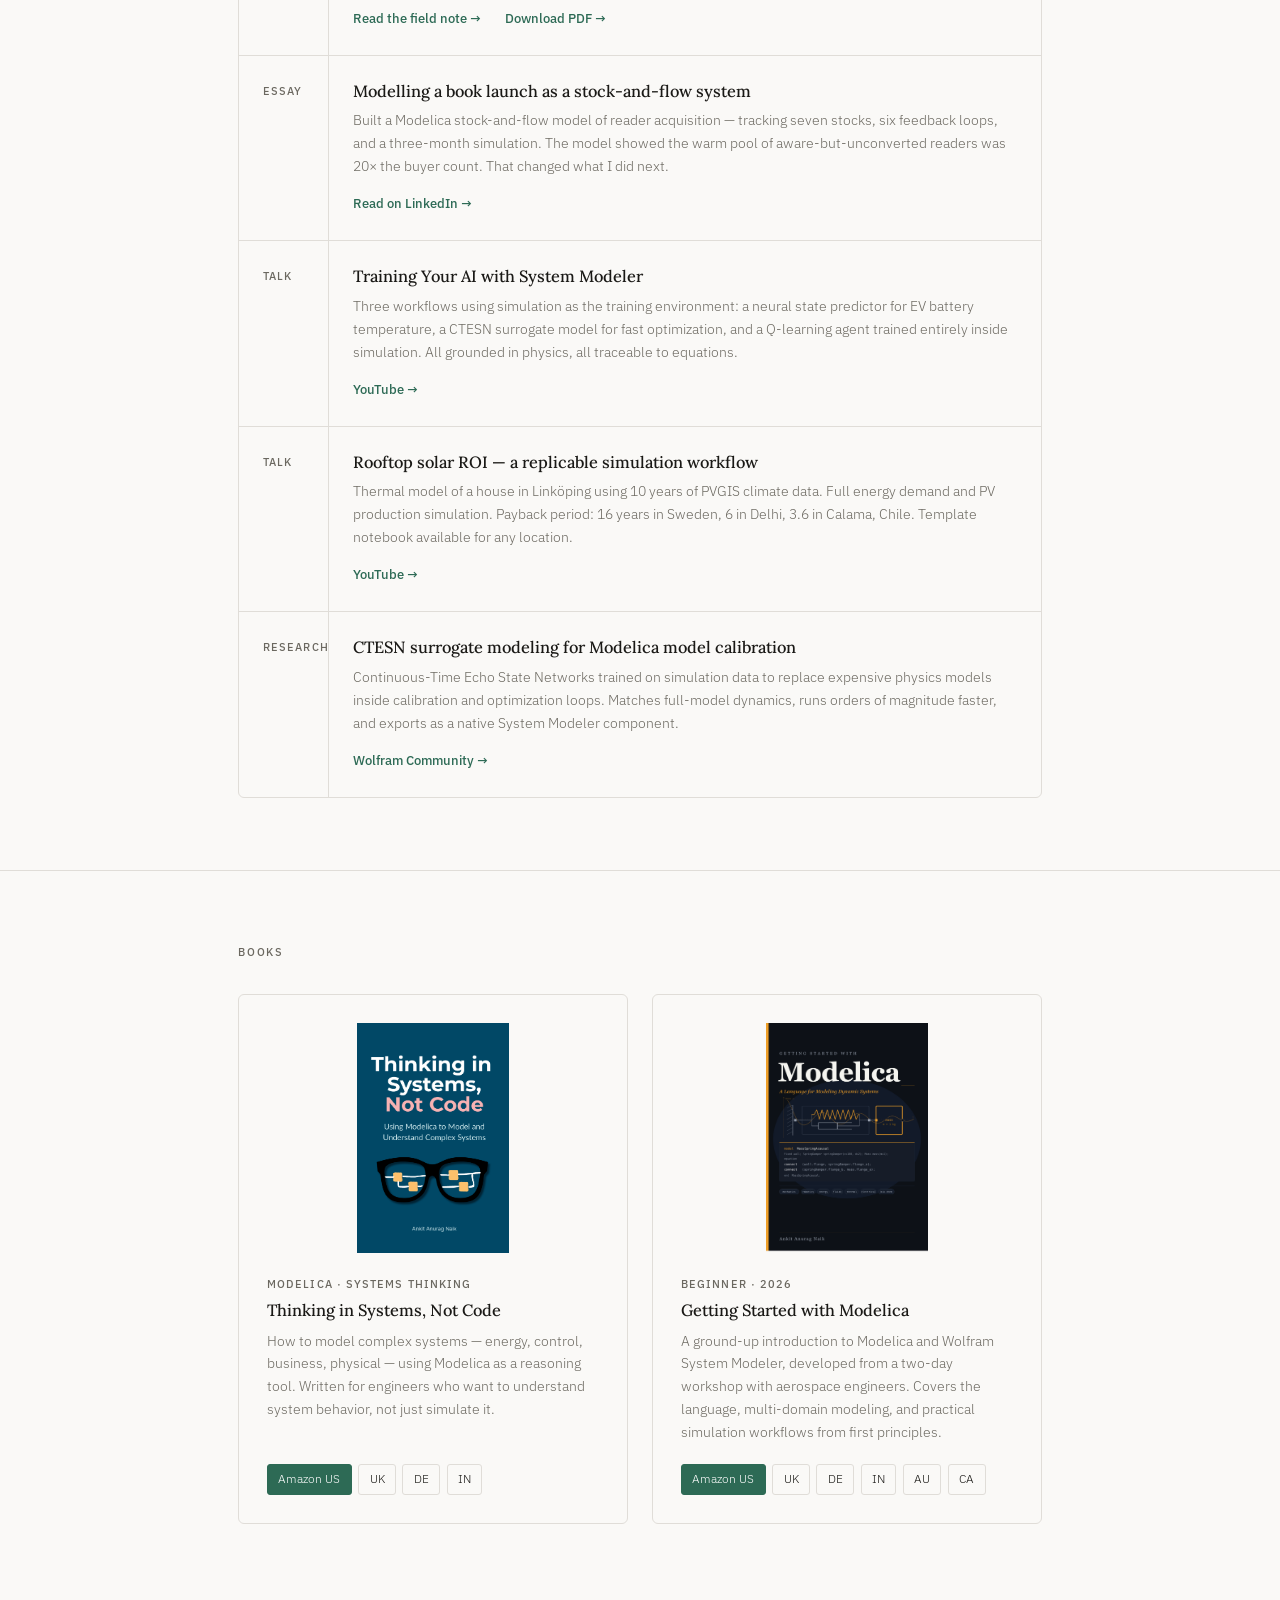
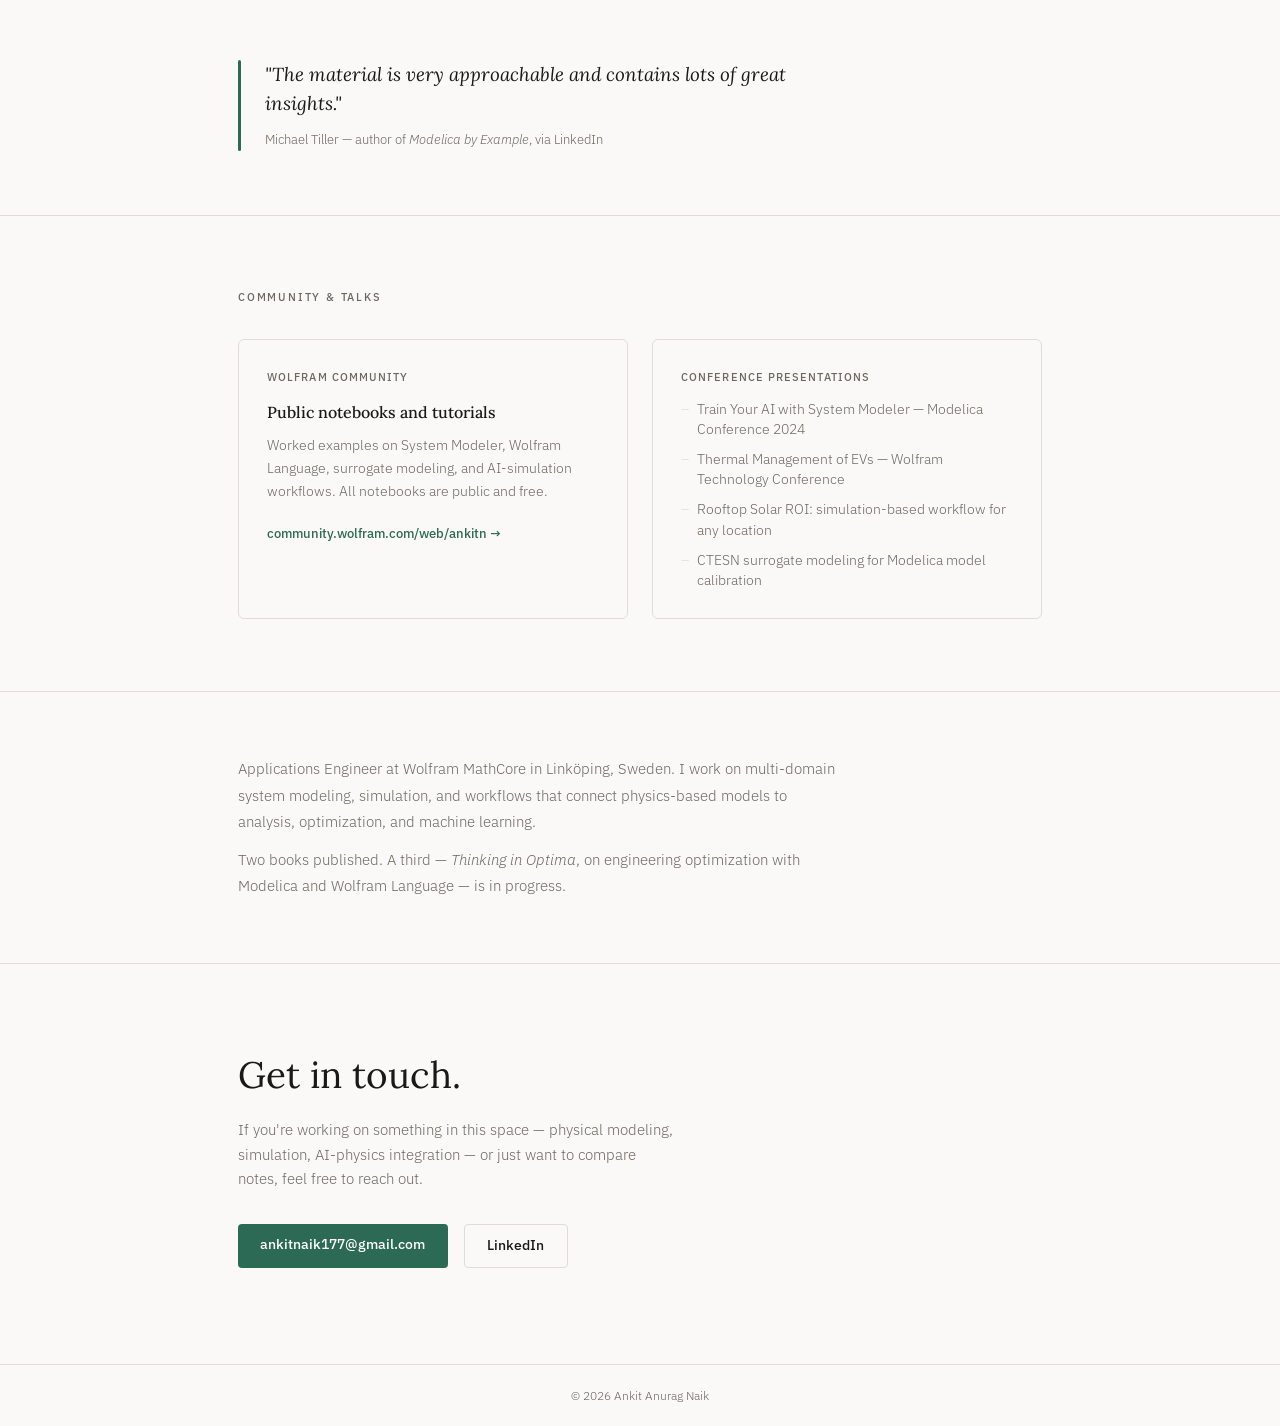
==== commit cdb95018: "Add the CropTwin field note and the live field twin ebooks/croptwin-field-twin.html: the digital-twi" ====
--- a/index.html
+++ b/index.html
@@ -62,6 +62,16 @@
         <div class="work-item">
           <div class="work-type">Field note</div>
           <div class="work-body">
+            <div class="work-title">A digital twin of a field I have never visited &mdash; winter wheat, from orbit</div>
+            <p class="work-desc">One field west of Link&ouml;ping, photographed by Sentinel-2 every few days, fed with SMHI weather, modelled as stocks and flows in System Modeler &mdash; all of it free public data. Five seasons of the archive to calibrate on; the twin now runs the season underway and updates itself daily from a databin. It was wrong twice before it was right &mdash; a missing-data filter that deleted every frost day, and a satellite that reads high when the sun is low &mdash; and both are in the write-up. Right now the field is greener than the model says it can be, and the model explains why.</p>
+            <a class="work-link" href="ebooks/croptwin-field-twin.html">Read the field note &rarr;</a>
+            <a class="work-link" href="labs/croptwin/index.html" style="margin-left:1.25rem">Open the live twin &rarr;</a>
+          </div>
+        </div>
+
+        <div class="work-item">
+          <div class="work-type">Field note</div>
+          <div class="work-body">
             <div class="work-title">A hundred years in the air &mdash; a century of flight, one simulation per era</div>
             <p class="work-desc">The Swedish Air Force turned 100, so I flew the century in simulation: seven aircraft from one Modelica library, from a hands-off glider to a drone that flies its whole mission alone. Every era fixed the last one's limitation and bought a new one &mdash; the piston ran out of air at 9&nbsp;000&nbsp;m, the J&nbsp;35-class delta reached 11&nbsp;km in 7.2 minutes but burned 30% of its fuel doing it, and the battery brought back the glider's arithmetic. Simulated in System Modeler, animated in Blender.</p>
             <a class="work-link" href="ebooks/hundred-years-in-the-air.html">Read the field note &rarr;</a>
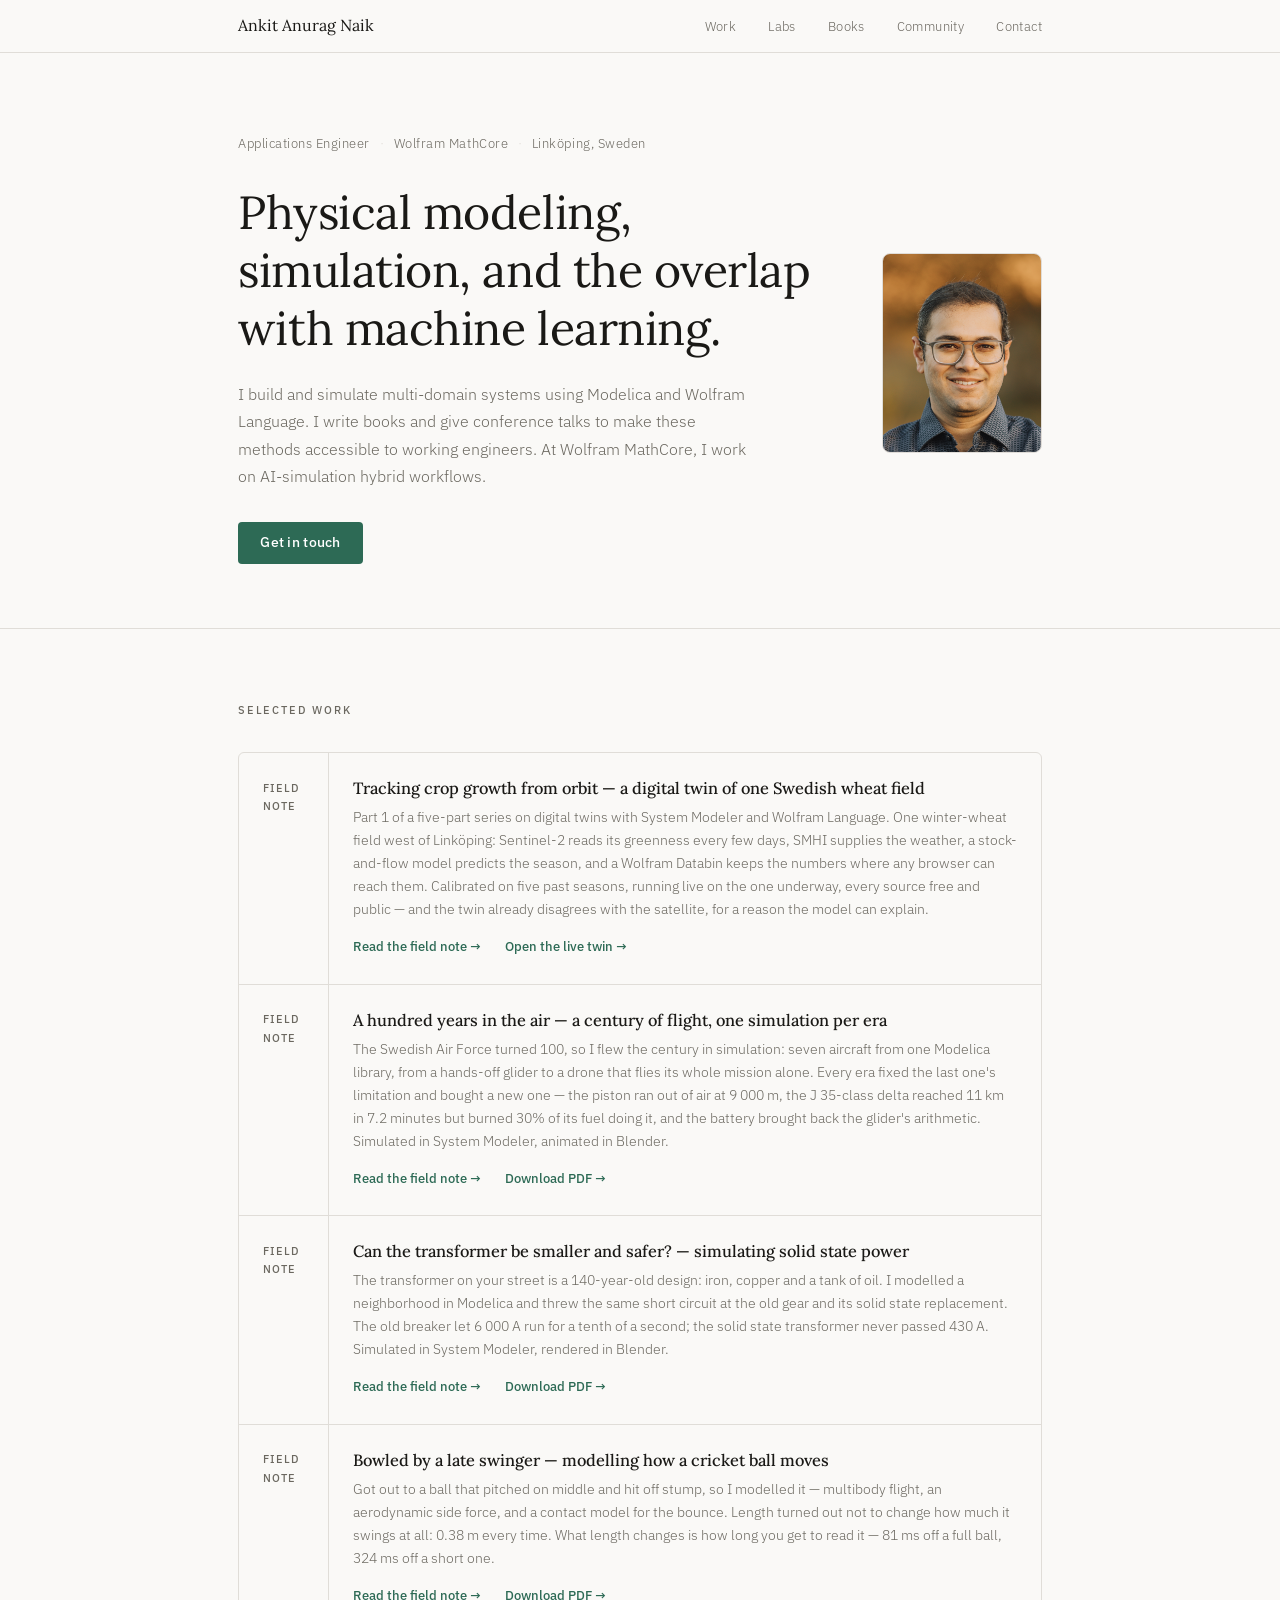
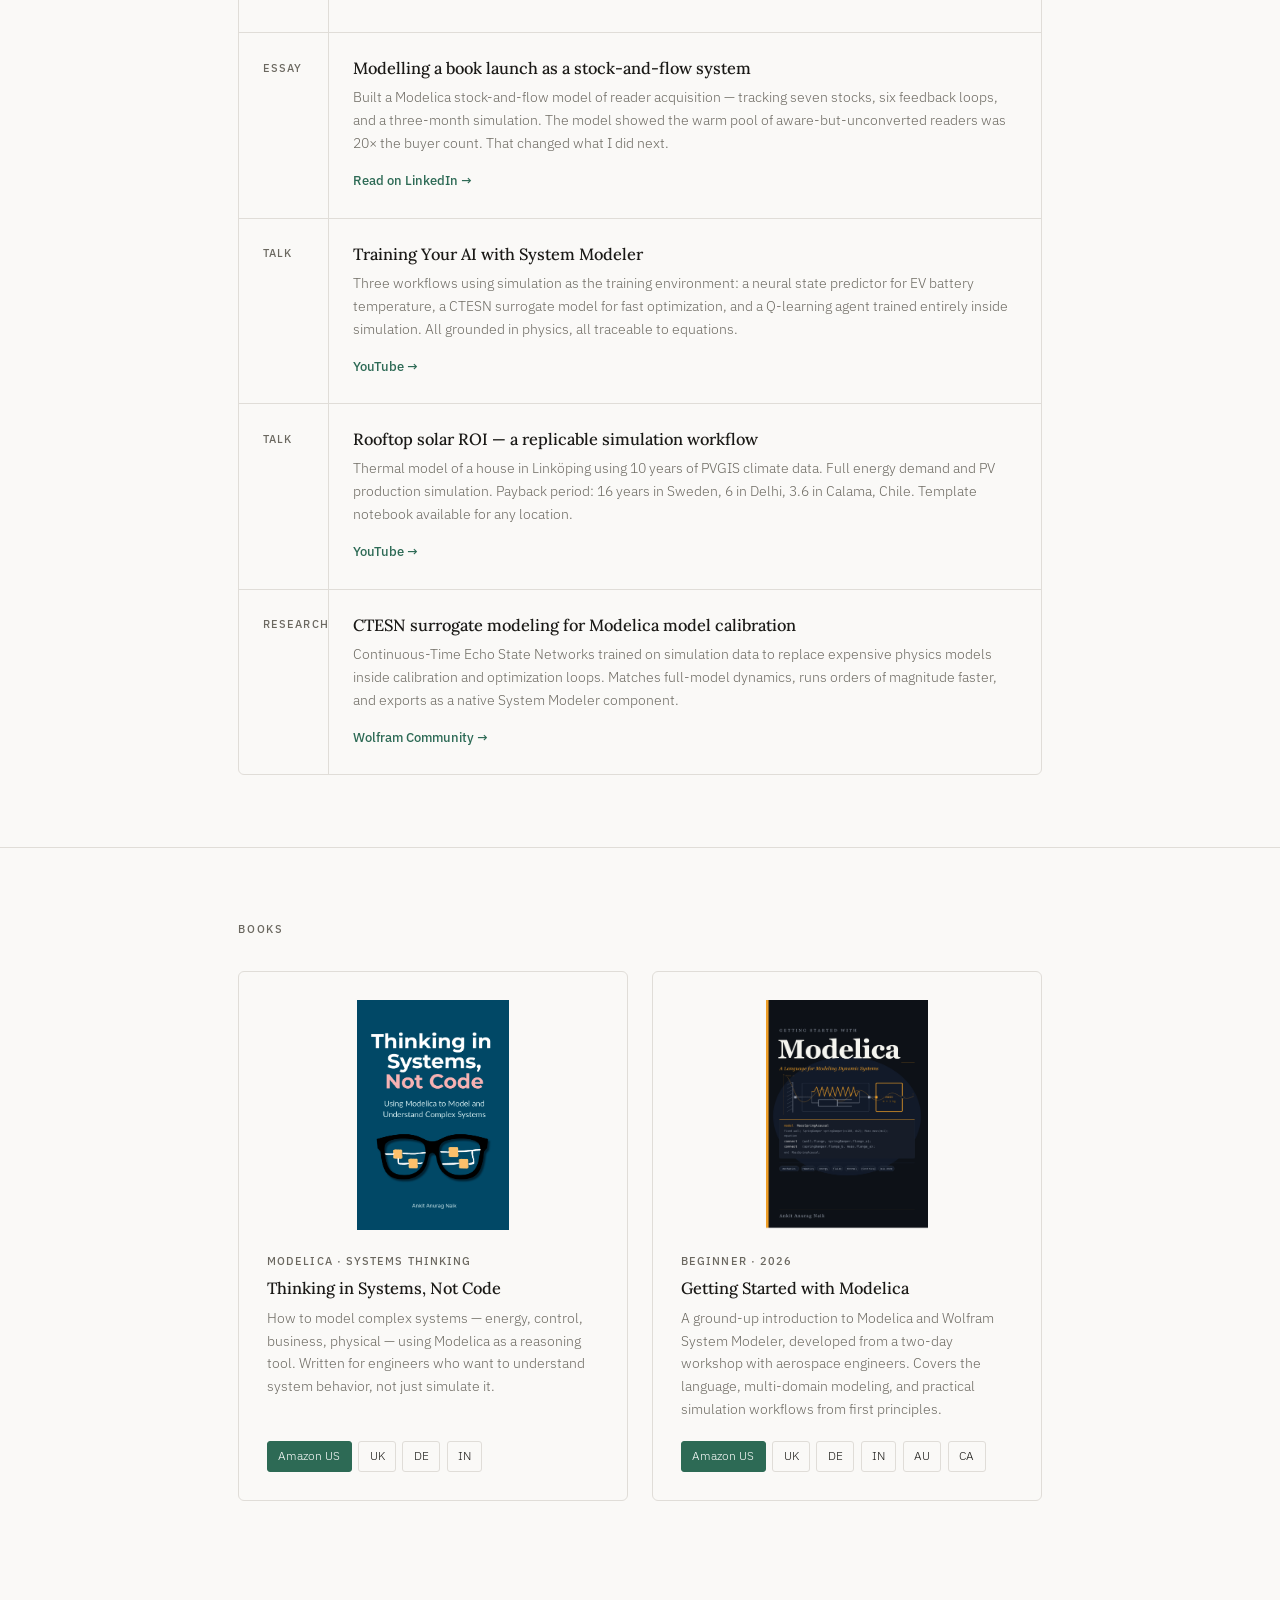
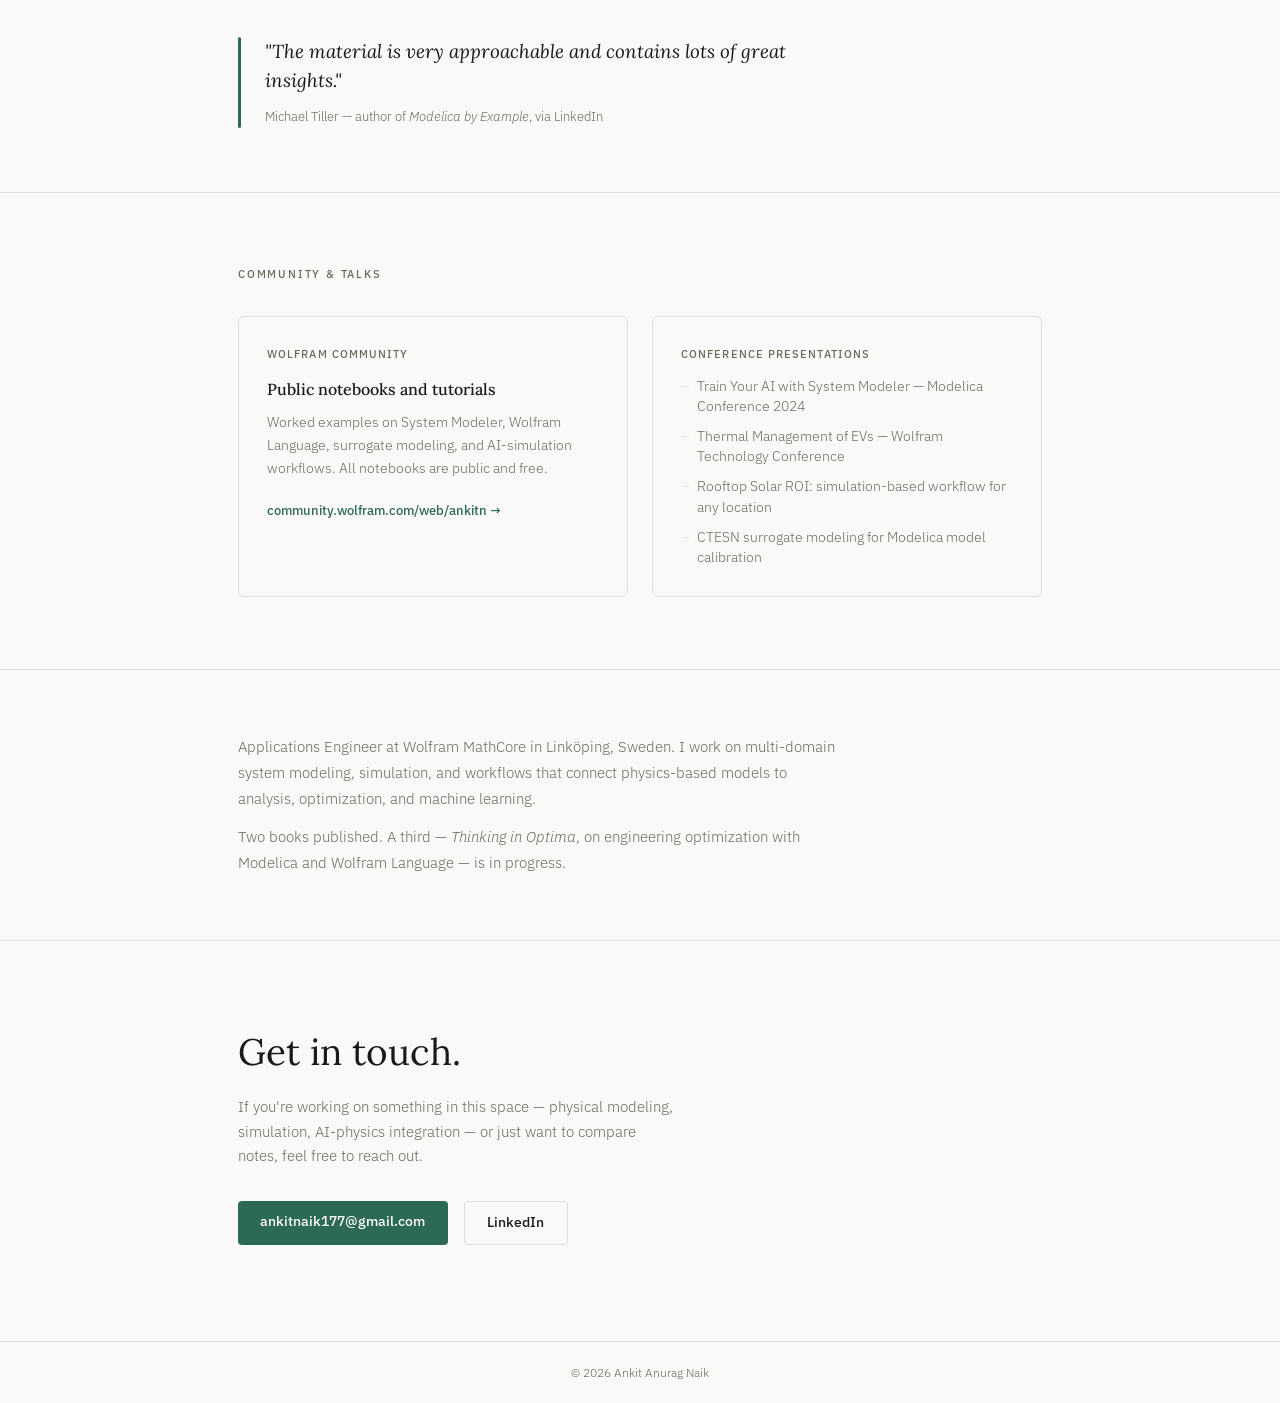
==== commit 7814f292: "Reword the CropTwin entry on the front page" ====
--- a/index.html
+++ b/index.html
@@ -62,8 +62,8 @@
         <div class="work-item">
           <div class="work-type">Field note</div>
           <div class="work-body">
-            <div class="work-title">A digital twin of a field I have never visited &mdash; winter wheat, from orbit</div>
-            <p class="work-desc">One field west of Link&ouml;ping, photographed by Sentinel-2 every few days, fed with SMHI weather, modelled as stocks and flows in System Modeler &mdash; all of it free public data. Five seasons of the archive to calibrate on; the twin now runs the season underway and updates itself daily from a databin. It was wrong twice before it was right &mdash; a missing-data filter that deleted every frost day, and a satellite that reads high when the sun is low &mdash; and both are in the write-up. Right now the field is greener than the model says it can be, and the model explains why.</p>
+            <div class="work-title">Tracking crop growth from orbit &mdash; a digital twin of one Swedish wheat field</div>
+            <p class="work-desc">Part 1 of a five-part series on digital twins with System Modeler and Wolfram Language. One winter-wheat field west of Link&ouml;ping: Sentinel-2 reads its greenness every few days, SMHI supplies the weather, a stock-and-flow model predicts the season, and a Wolfram Databin keeps the numbers where any browser can reach them. Calibrated on five past seasons, running live on the one underway, every source free and public &mdash; and the twin already disagrees with the satellite, for a reason the model can explain.</p>
             <a class="work-link" href="ebooks/croptwin-field-twin.html">Read the field note &rarr;</a>
             <a class="work-link" href="labs/croptwin/index.html" style="margin-left:1.25rem">Open the live twin &rarr;</a>
           </div>
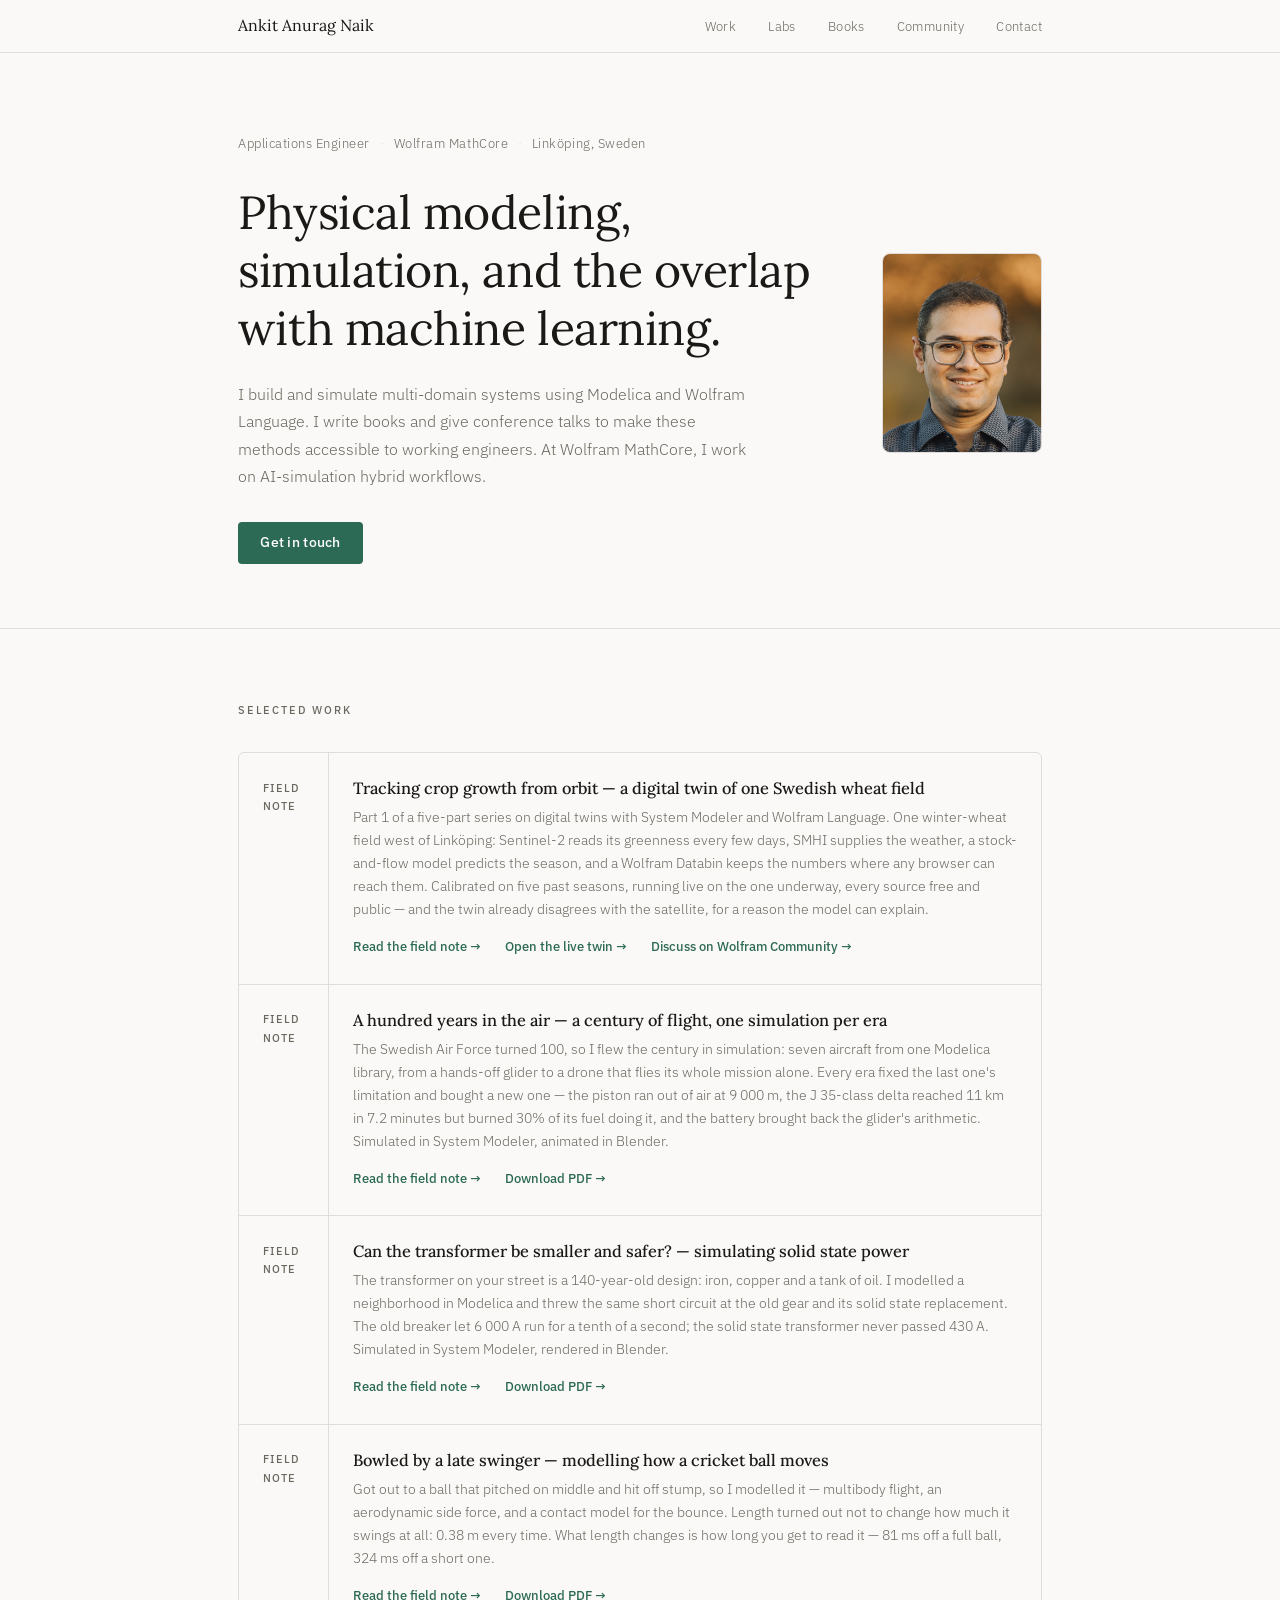
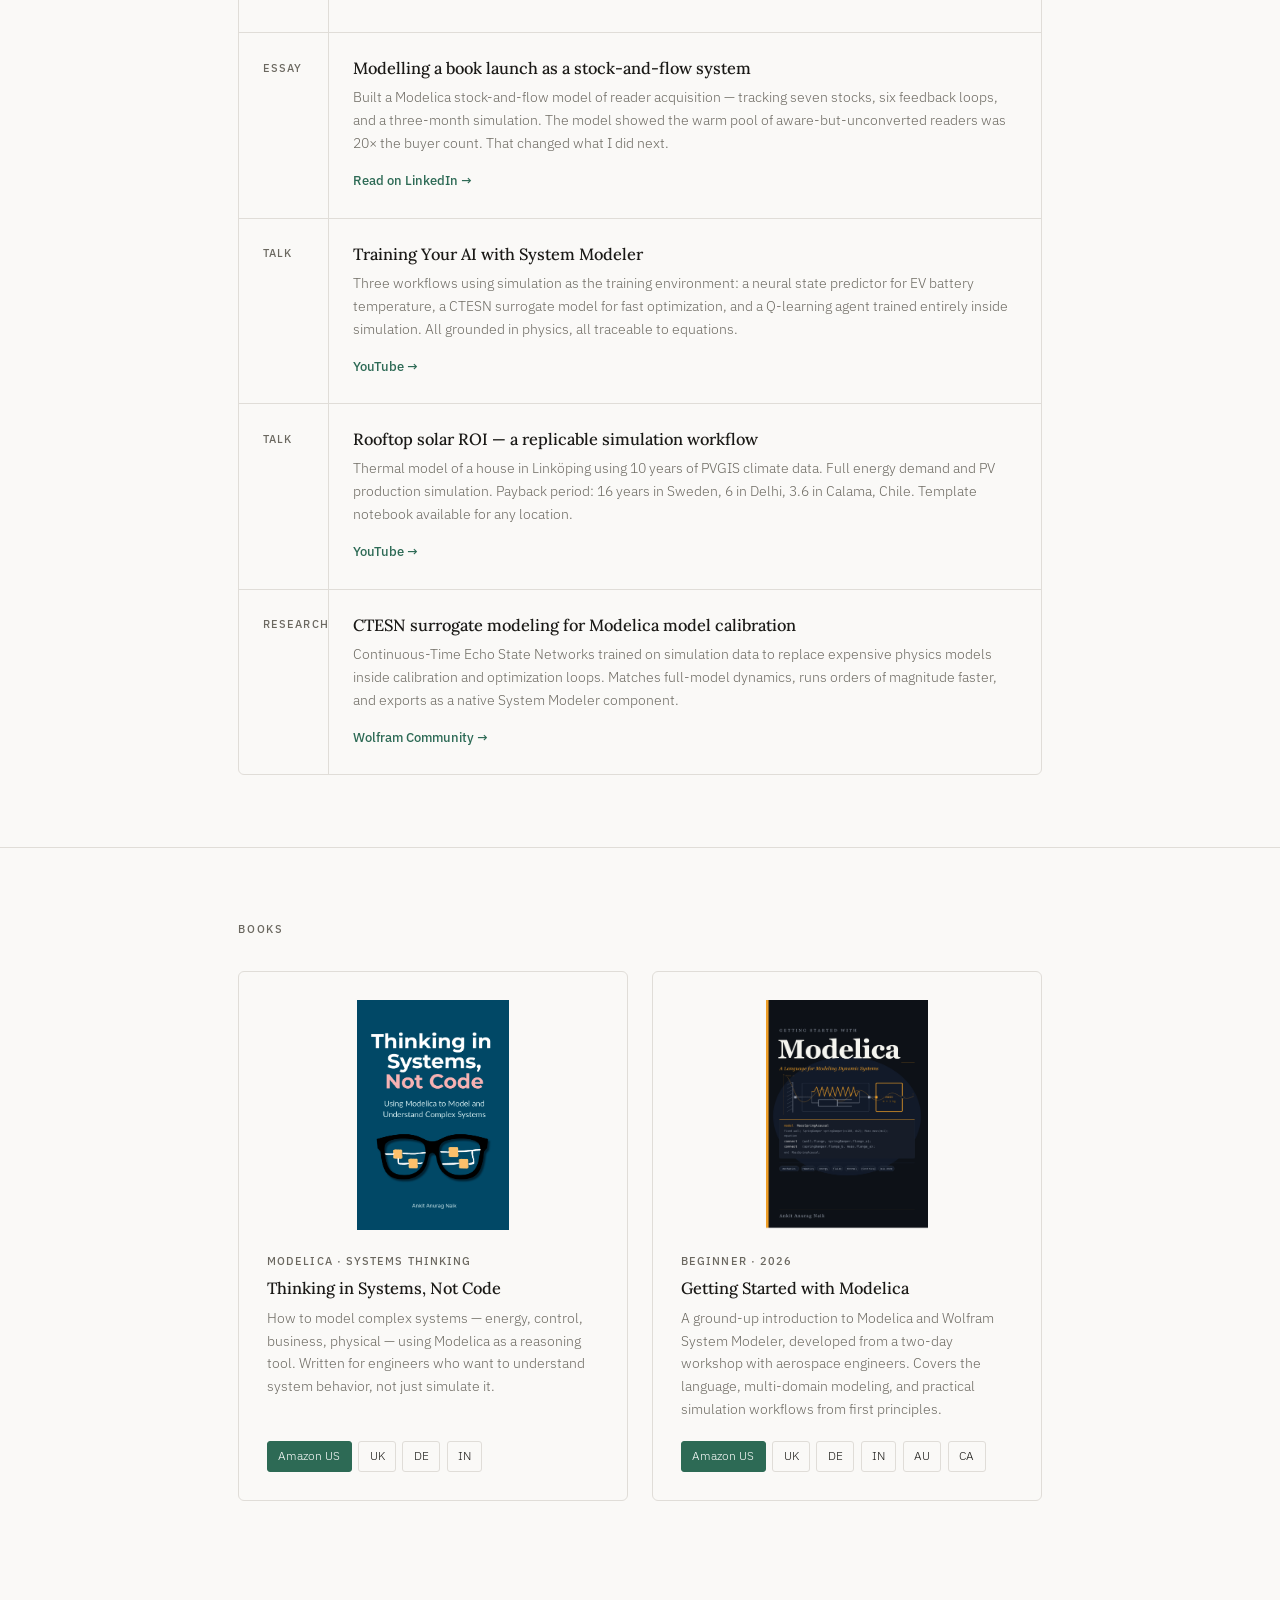
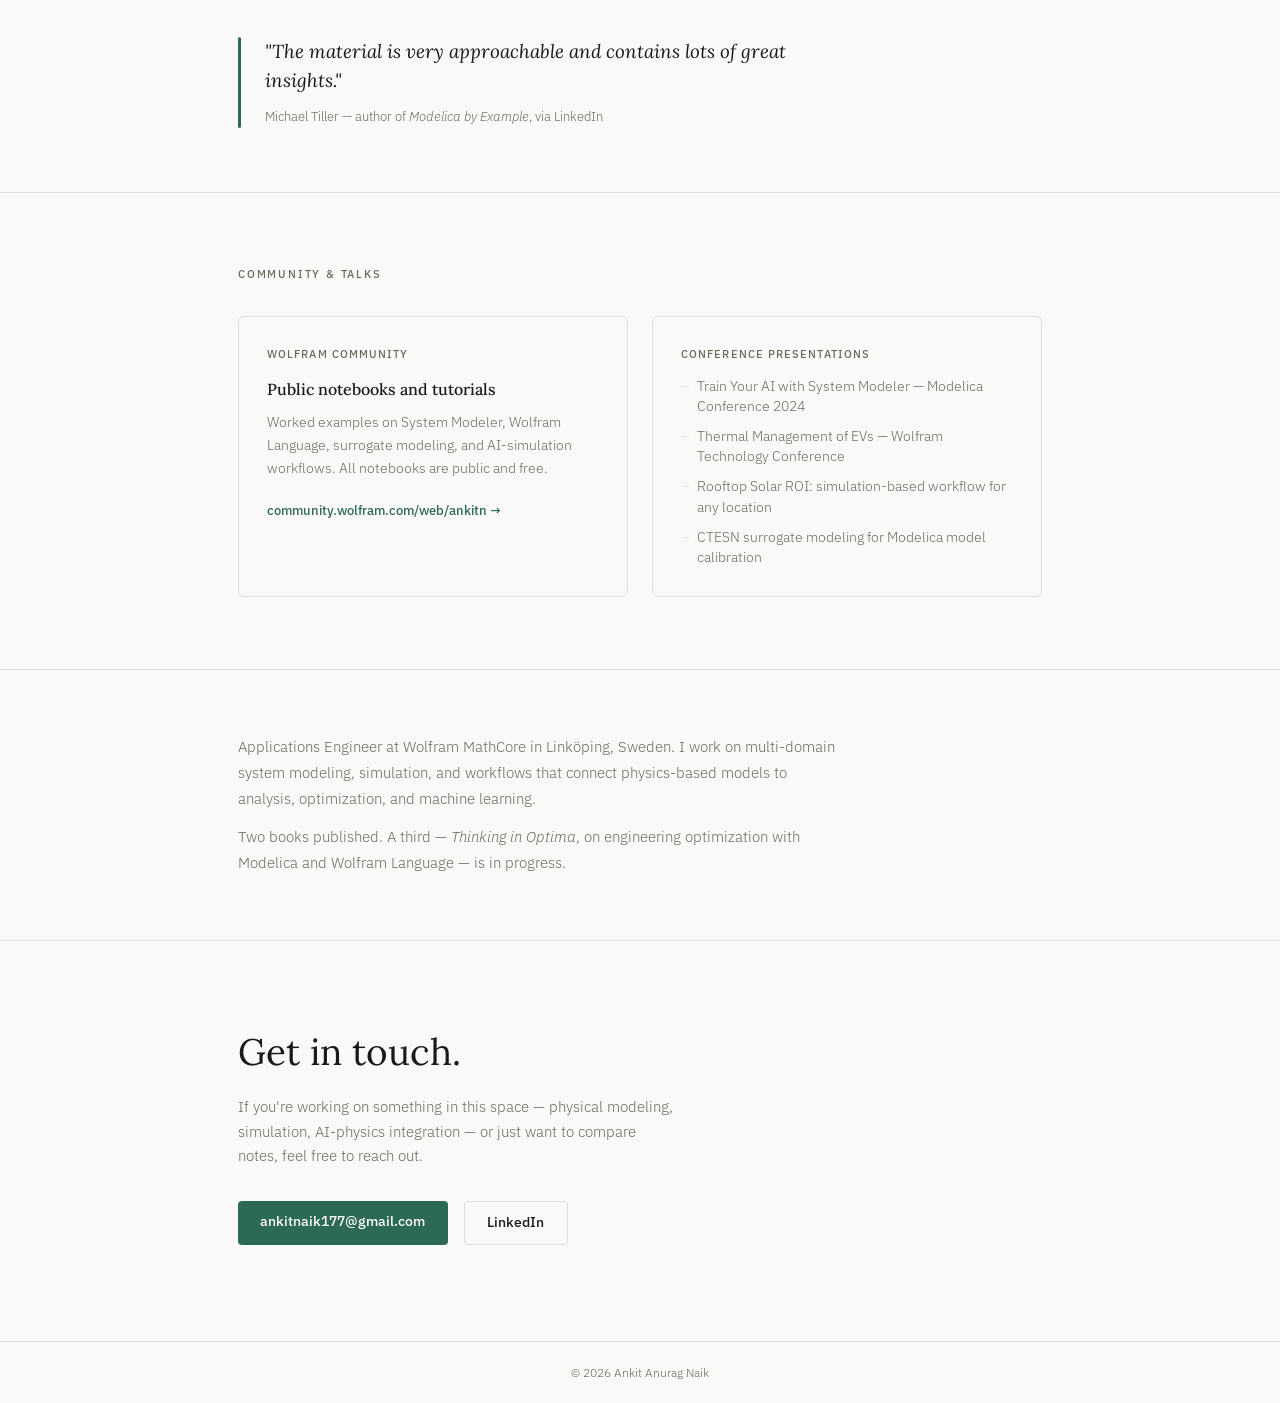
==== commit bc95dc9c: "Crop twin: link to the Wolfram Community post Co-Authored-By: Claude Fable 5.1 <noreply@anthropic.co" ====
--- a/index.html
+++ b/index.html
@@ -66,6 +66,7 @@
             <p class="work-desc">Part 1 of a five-part series on digital twins with System Modeler and Wolfram Language. One winter-wheat field west of Link&ouml;ping: Sentinel-2 reads its greenness every few days, SMHI supplies the weather, a stock-and-flow model predicts the season, and a Wolfram Databin keeps the numbers where any browser can reach them. Calibrated on five past seasons, running live on the one underway, every source free and public &mdash; and the twin already disagrees with the satellite, for a reason the model can explain.</p>
             <a class="work-link" href="ebooks/croptwin-field-twin.html">Read the field note &rarr;</a>
             <a class="work-link" href="labs/croptwin/index.html" style="margin-left:1.25rem">Open the live twin &rarr;</a>
+            <a class="work-link" href="https://community.wolfram.com/t/digital-twin-tracking-crop-growth/28173" style="margin-left:1.25rem">Discuss on Wolfram Community &rarr;</a>
           </div>
         </div>
 
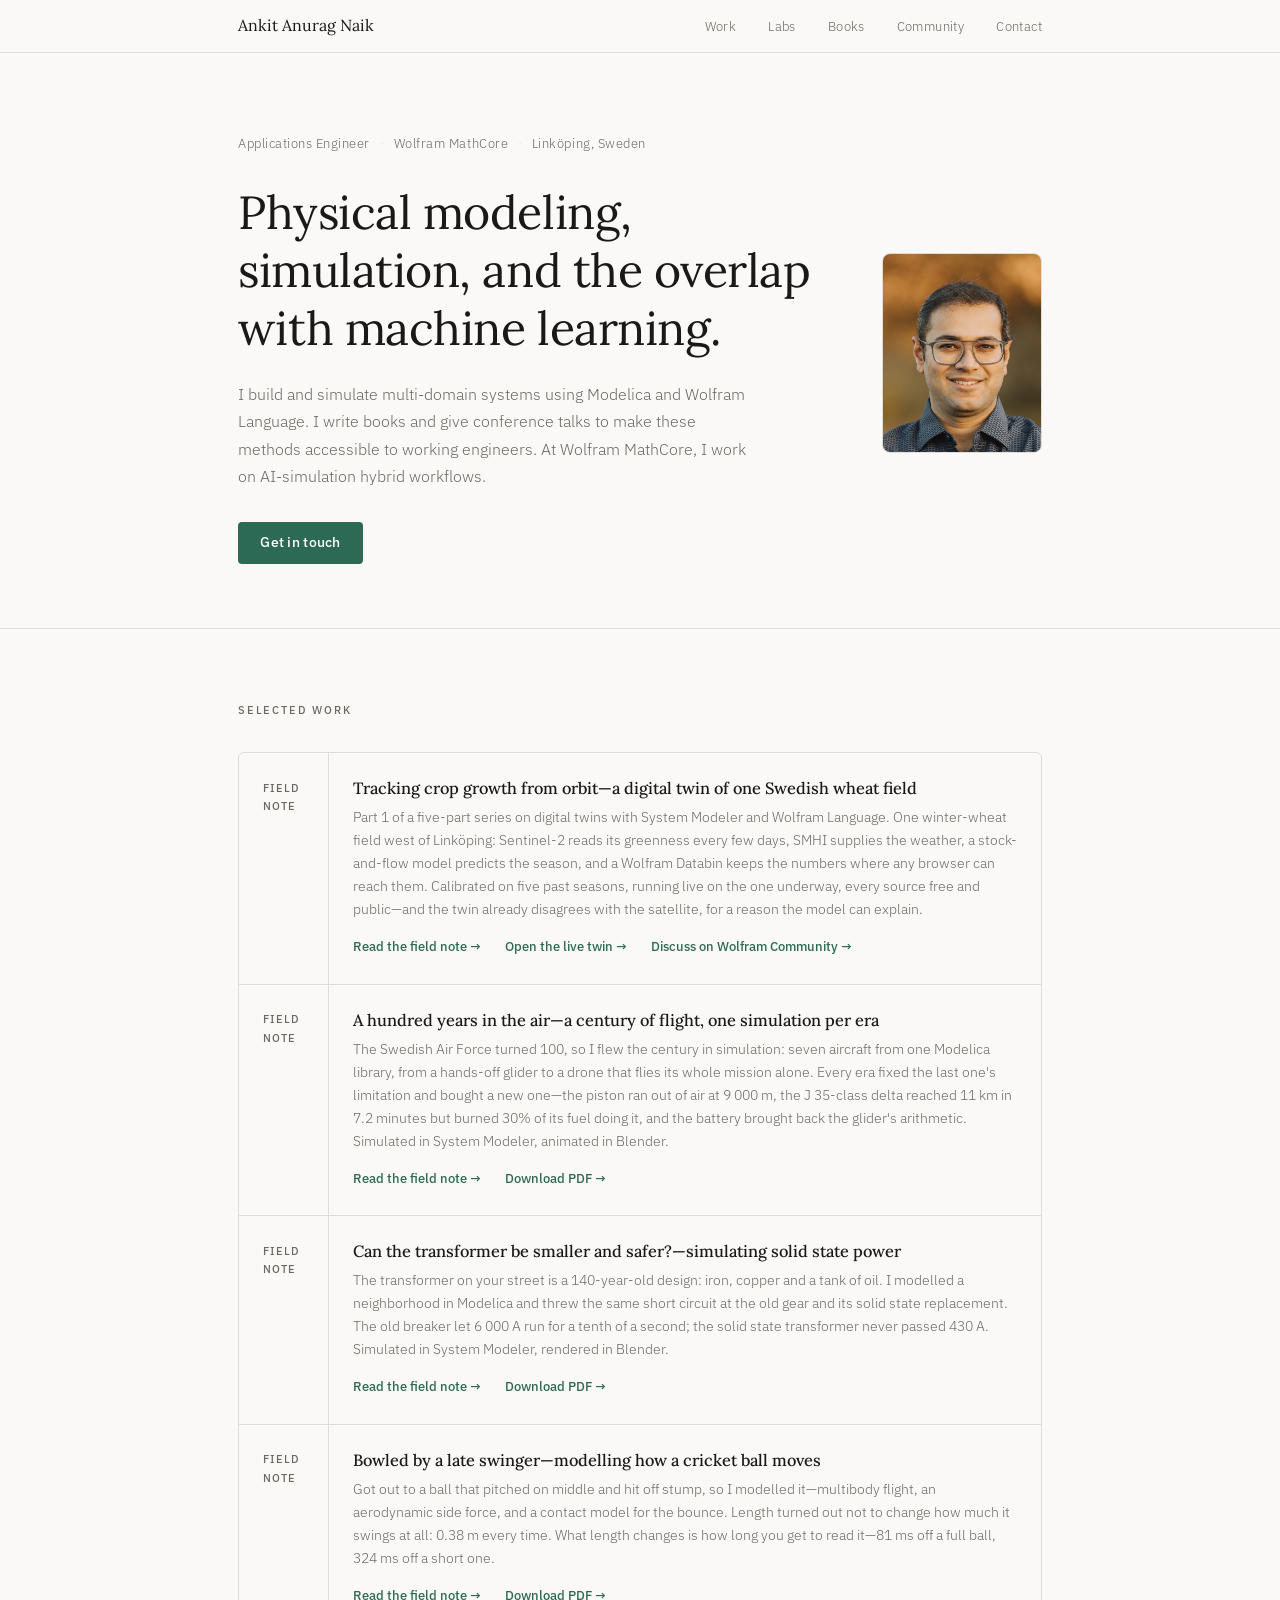
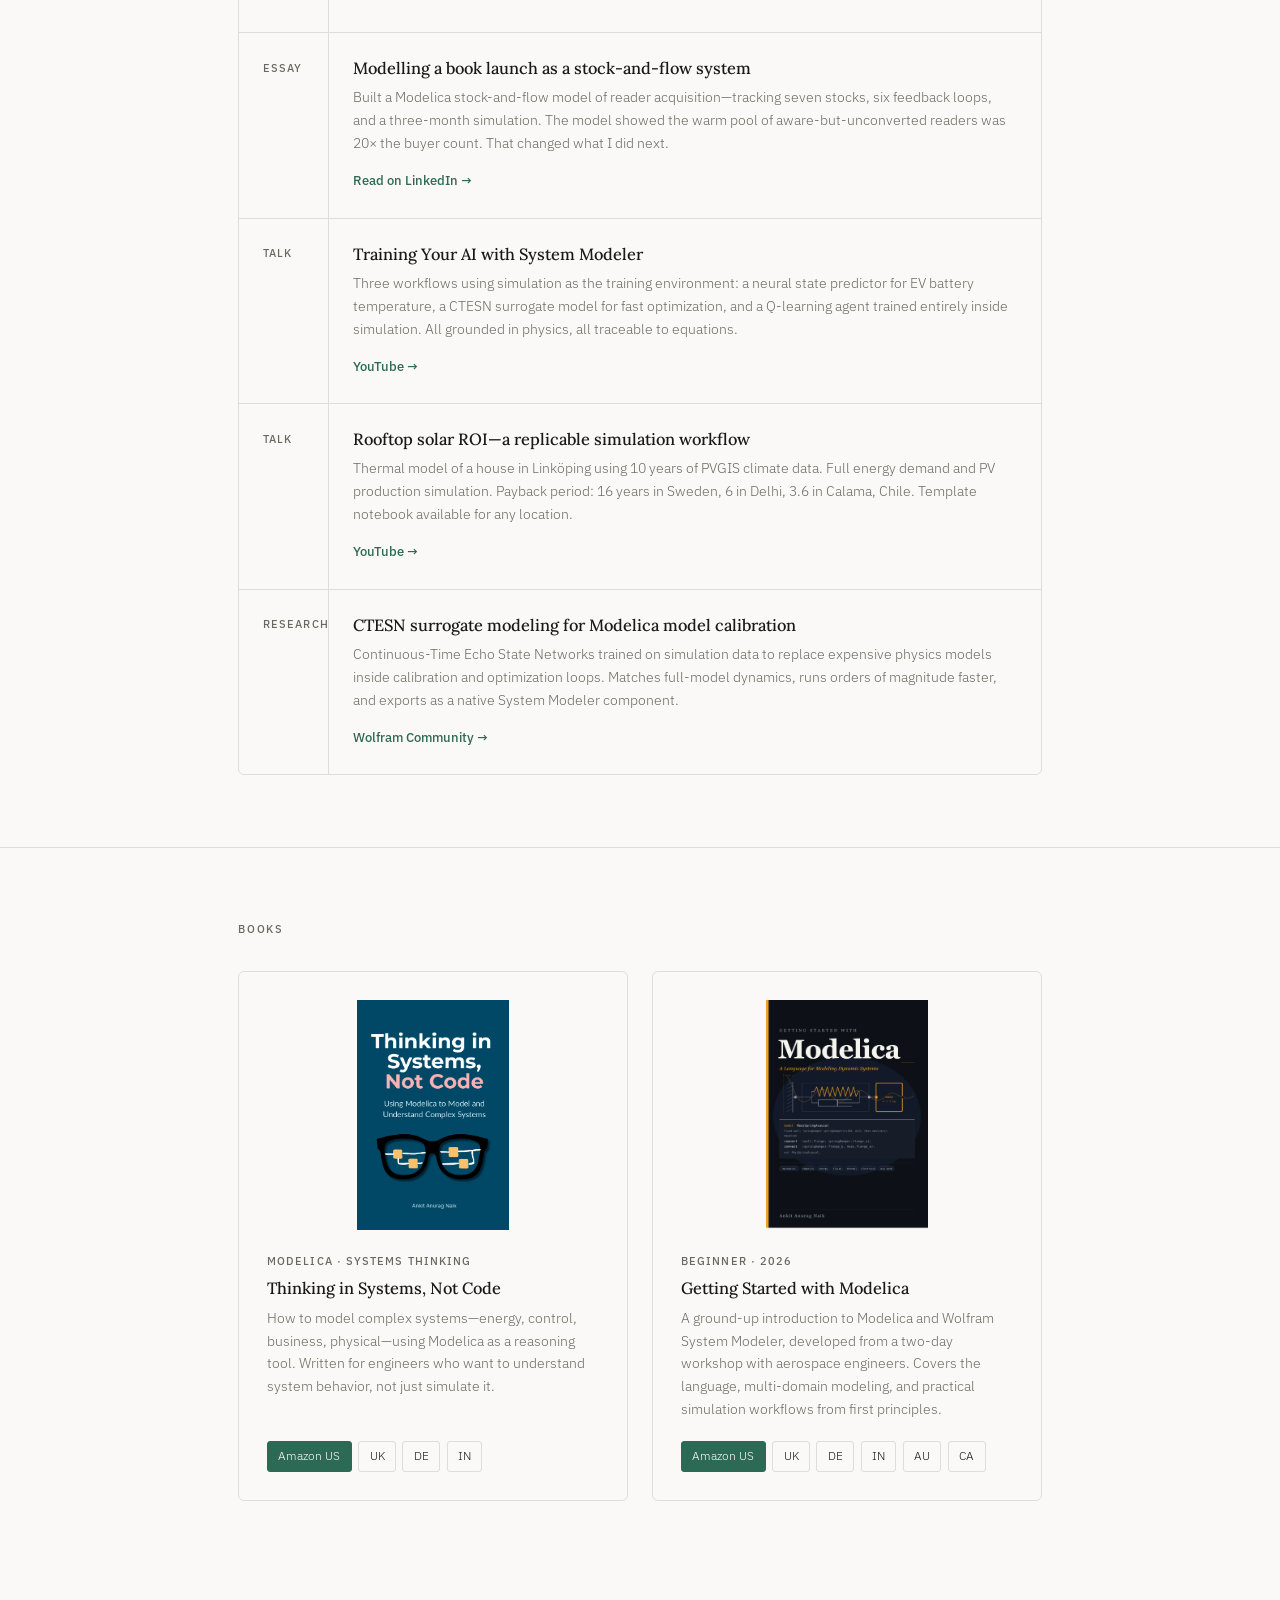
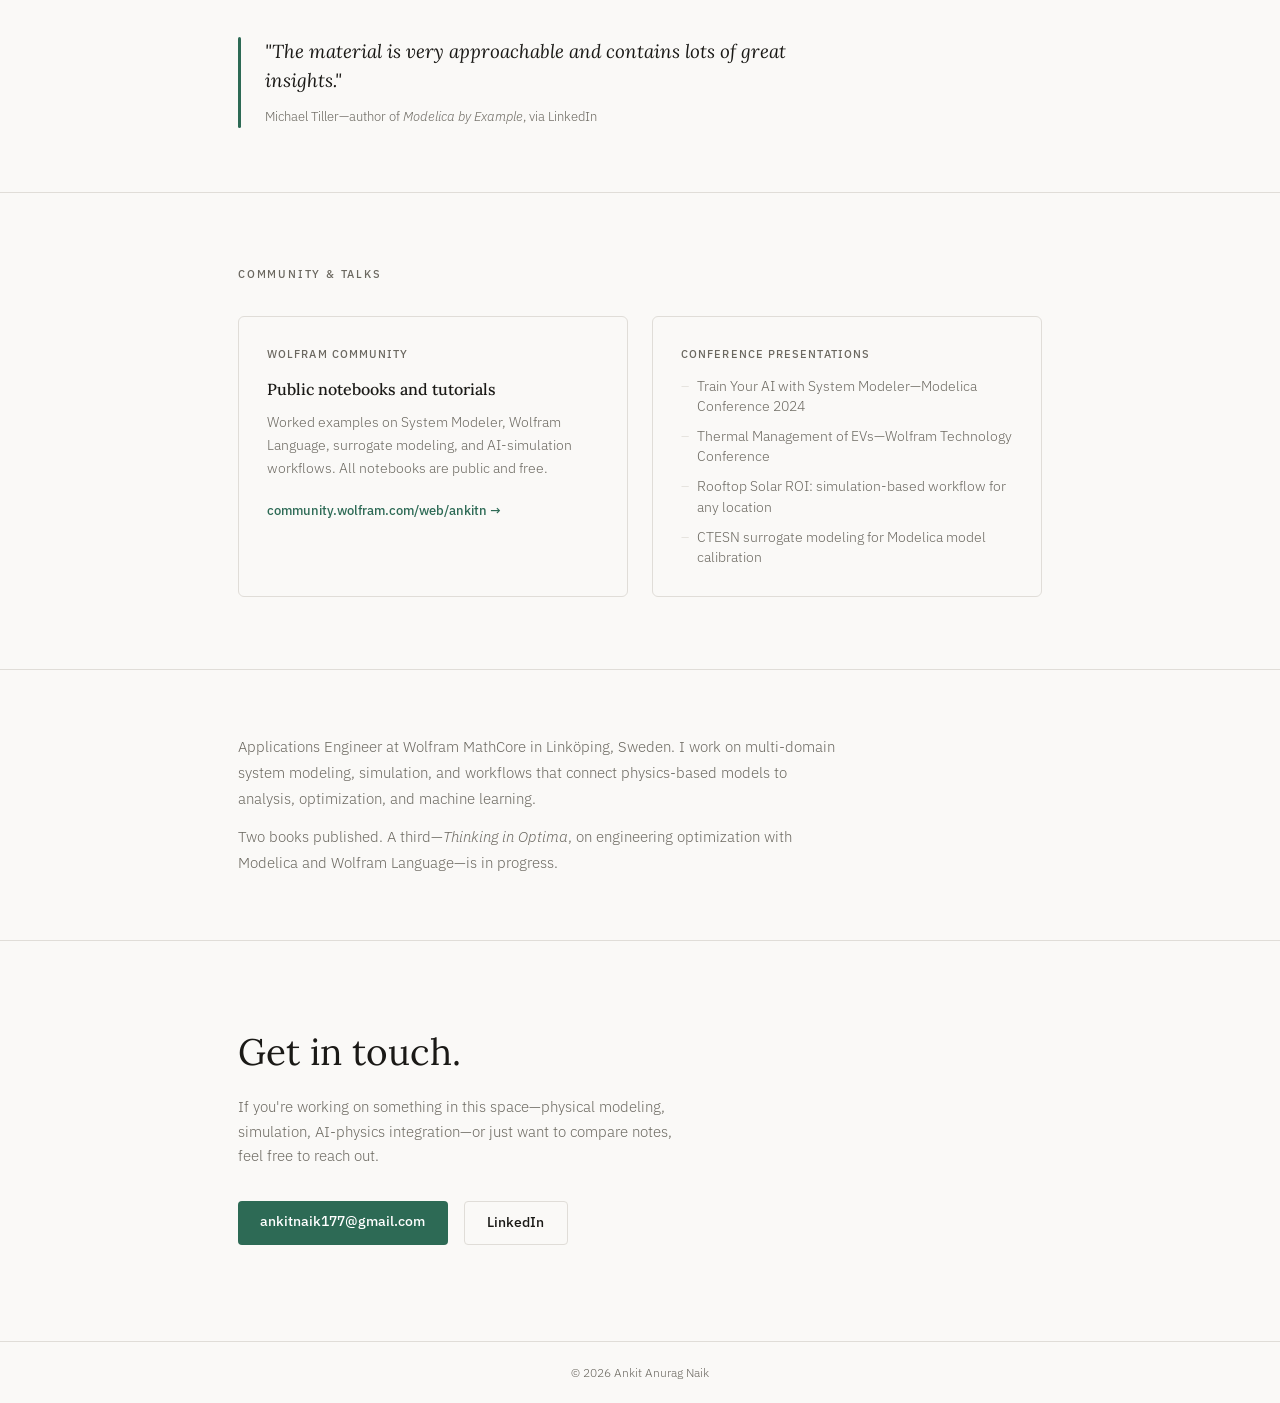
==== commit 58cf12c0: "fixed dashes" ====
--- a/index.html
+++ b/index.html
@@ -62,8 +62,8 @@
         <div class="work-item">
           <div class="work-type">Field note</div>
           <div class="work-body">
-            <div class="work-title">Tracking crop growth from orbit &mdash; a digital twin of one Swedish wheat field</div>
-            <p class="work-desc">Part 1 of a five-part series on digital twins with System Modeler and Wolfram Language. One winter-wheat field west of Link&ouml;ping: Sentinel-2 reads its greenness every few days, SMHI supplies the weather, a stock-and-flow model predicts the season, and a Wolfram Databin keeps the numbers where any browser can reach them. Calibrated on five past seasons, running live on the one underway, every source free and public &mdash; and the twin already disagrees with the satellite, for a reason the model can explain.</p>
+            <div class="work-title">Tracking crop growth from orbit&mdash;a digital twin of one Swedish wheat field</div>
+            <p class="work-desc">Part 1 of a five-part series on digital twins with System Modeler and Wolfram Language. One winter-wheat field west of Link&ouml;ping: Sentinel-2 reads its greenness every few days, SMHI supplies the weather, a stock-and-flow model predicts the season, and a Wolfram Databin keeps the numbers where any browser can reach them. Calibrated on five past seasons, running live on the one underway, every source free and public&mdash;and the twin already disagrees with the satellite, for a reason the model can explain.</p>
             <a class="work-link" href="ebooks/croptwin-field-twin.html">Read the field note &rarr;</a>
             <a class="work-link" href="labs/croptwin/index.html" style="margin-left:1.25rem">Open the live twin &rarr;</a>
             <a class="work-link" href="https://community.wolfram.com/t/digital-twin-tracking-crop-growth/28173" style="margin-left:1.25rem">Discuss on Wolfram Community &rarr;</a>
@@ -73,8 +73,8 @@
         <div class="work-item">
           <div class="work-type">Field note</div>
           <div class="work-body">
-            <div class="work-title">A hundred years in the air &mdash; a century of flight, one simulation per era</div>
-            <p class="work-desc">The Swedish Air Force turned 100, so I flew the century in simulation: seven aircraft from one Modelica library, from a hands-off glider to a drone that flies its whole mission alone. Every era fixed the last one's limitation and bought a new one &mdash; the piston ran out of air at 9&nbsp;000&nbsp;m, the J&nbsp;35-class delta reached 11&nbsp;km in 7.2 minutes but burned 30% of its fuel doing it, and the battery brought back the glider's arithmetic. Simulated in System Modeler, animated in Blender.</p>
+            <div class="work-title">A hundred years in the air&mdash;a century of flight, one simulation per era</div>
+            <p class="work-desc">The Swedish Air Force turned 100, so I flew the century in simulation: seven aircraft from one Modelica library, from a hands-off glider to a drone that flies its whole mission alone. Every era fixed the last one's limitation and bought a new one&mdash;the piston ran out of air at 9&nbsp;000&nbsp;m, the J&nbsp;35-class delta reached 11&nbsp;km in 7.2 minutes but burned 30% of its fuel doing it, and the battery brought back the glider's arithmetic. Simulated in System Modeler, animated in Blender.</p>
             <a class="work-link" href="ebooks/hundred-years-in-the-air.html">Read the field note &rarr;</a>
             <a class="work-link" href="ebooks/hundred-years-in-the-air.pdf" download style="margin-left:1.25rem">Download PDF &rarr;</a>
           </div>
@@ -83,7 +83,7 @@
         <div class="work-item">
           <div class="work-type">Field note</div>
           <div class="work-body">
-            <div class="work-title">Can the transformer be smaller and safer? &mdash; simulating solid state power</div>
+            <div class="work-title">Can the transformer be smaller and safer?&mdash;simulating solid state power</div>
             <p class="work-desc">The transformer on your street is a 140-year-old design: iron, copper and a tank of oil. I modelled a neighborhood in Modelica and threw the same short circuit at the old gear and its solid state replacement. The old breaker let 6&nbsp;000&nbsp;A run for a tenth of a second; the solid state transformer never passed 430&nbsp;A. Simulated in System Modeler, rendered in Blender.</p>
             <a class="work-link" href="ebooks/solid-state-transformer.html">Read the field note &rarr;</a>
             <a class="work-link" href="ebooks/solid-state-transformer.pdf" download style="margin-left:1.25rem">Download PDF &rarr;</a>
@@ -93,8 +93,8 @@
         <div class="work-item">
           <div class="work-type">Field note</div>
           <div class="work-body">
-            <div class="work-title">Bowled by a late swinger &mdash; modelling how a cricket ball moves</div>
-            <p class="work-desc">Got out to a ball that pitched on middle and hit off stump, so I modelled it &mdash; multibody flight, an aerodynamic side force, and a contact model for the bounce. Length turned out not to change how much it swings at all: 0.38&nbsp;m every time. What length changes is how long you get to read it &mdash; 81&nbsp;ms off a full ball, 324&nbsp;ms off a short one.</p>
+            <div class="work-title">Bowled by a late swinger&mdash;modelling how a cricket ball moves</div>
+            <p class="work-desc">Got out to a ball that pitched on middle and hit off stump, so I modelled it&mdash;multibody flight, an aerodynamic side force, and a contact model for the bounce. Length turned out not to change how much it swings at all: 0.38&nbsp;m every time. What length changes is how long you get to read it&mdash;81&nbsp;ms off a full ball, 324&nbsp;ms off a short one.</p>
             <a class="work-link" href="ebooks/cricket-swing.html">Read the field note &rarr;</a>
             <a class="work-link" href="ebooks/cricket-swing.pdf" download style="margin-left:1.25rem">Download PDF &rarr;</a>
           </div>
@@ -104,7 +104,7 @@
           <div class="work-type">Essay</div>
           <div class="work-body">
             <div class="work-title">Modelling a book launch as a stock-and-flow system</div>
-            <p class="work-desc">Built a Modelica stock-and-flow model of reader acquisition — tracking seven stocks, six feedback loops, and a three-month simulation. The model showed the warm pool of aware-but-unconverted readers was 20× the buyer count. That changed what I did next.</p>
+            <p class="work-desc">Built a Modelica stock-and-flow model of reader acquisition—tracking seven stocks, six feedback loops, and a three-month simulation. The model showed the warm pool of aware-but-unconverted readers was 20× the buyer count. That changed what I did next.</p>
             <a class="work-link" href="https://www.linkedin.com/pulse/system-behind-selling-book-im-living-ankit-anurag-naik-hllif" target="_blank" rel="noopener">Read on LinkedIn →</a>
           </div>
         </div>
@@ -121,7 +121,7 @@
         <div class="work-item">
           <div class="work-type">Talk</div>
           <div class="work-body">
-            <div class="work-title">Rooftop solar ROI — a replicable simulation workflow</div>
+            <div class="work-title">Rooftop solar ROI—a replicable simulation workflow</div>
             <p class="work-desc">Thermal model of a house in Linköping using 10 years of PVGIS climate data. Full energy demand and PV production simulation. Payback period: 16 years in Sweden, 6 in Delhi, 3.6 in Calama, Chile. Template notebook available for any location.</p>
             <a class="work-link" href="https://www.youtube.com/watch?v=koYohL7LdgE&t=1s" target="_blank" rel="noopener">YouTube →</a>
           </div>
@@ -151,7 +151,7 @@
           <img class="book-cover-img" src="assets/book-cover.png" alt="Thinking in Systems, Not Code" loading="lazy">
           <div class="book-tag">Modelica · Systems thinking</div>
           <div class="book-title">Thinking in Systems, Not Code</div>
-          <p class="book-desc">How to model complex systems — energy, control, business, physical — using Modelica as a reasoning tool. Written for engineers who want to understand system behavior, not just simulate it.</p>
+          <p class="book-desc">How to model complex systems—energy, control, business, physical—using Modelica as a reasoning tool. Written for engineers who want to understand system behavior, not just simulate it.</p>
           <div class="buy-links">
             <a class="btn-buy primary" href="https://www.amazon.com/Thinking-Systems-Not-Code-Understand/dp/915318176X/" target="_blank" rel="noopener">Amazon US</a>
             <a class="btn-buy" href="https://www.amazon.co.uk/Thinking-Systems-Not-Code-Understand/dp/915318176X/" target="_blank" rel="noopener">UK</a>
@@ -185,7 +185,7 @@
         <div class="quote-bar"></div>
         <div>
           <p class="quote-text">"The material is very approachable and contains lots of great insights."</p>
-          <p class="quote-attr">Michael Tiller — author of <em>Modelica by Example</em>, via LinkedIn</p>
+          <p class="quote-attr">Michael Tiller—author of <em>Modelica by Example</em>, via LinkedIn</p>
         </div>
       </div>
     </div>
@@ -208,8 +208,8 @@
         <div class="community-card">
           <div class="card-label">Conference presentations</div>
           <ul class="conf-list">
-            <li>Train Your AI with System Modeler — Modelica Conference 2024</li>
-            <li>Thermal Management of EVs — Wolfram Technology Conference</li>
+            <li>Train Your AI with System Modeler—Modelica Conference 2024</li>
+            <li>Thermal Management of EVs—Wolfram Technology Conference</li>
             <li>Rooftop Solar ROI: simulation-based workflow for any location</li>
             <li>CTESN surrogate modeling for Modelica model calibration</li>
           </ul>
@@ -226,7 +226,7 @@
       <div class="about-row fade">
         <div class="about-text">
           <p>Applications Engineer at Wolfram MathCore in Linköping, Sweden. I work on multi-domain system modeling, simulation, and workflows that connect physics-based models to analysis, optimization, and machine learning.</p>
-          <p>Two books published. A third — <em>Thinking in Optima</em>, on engineering optimization with Modelica and Wolfram Language — is in progress.</p>
+          <p>Two books published. A third—<em>Thinking in Optima</em>, on engineering optimization with Modelica and Wolfram Language—is in progress.</p>
         </div>
       </div>
     </div>
@@ -237,7 +237,7 @@
   <section id="contact">
     <div class="wrap">
       <h2>Get in touch.</h2>
-      <p>If you're working on something in this space — physical modeling, simulation, AI-physics integration — or just want to compare notes, feel free to reach out.</p>
+      <p>If you're working on something in this space—physical modeling, simulation, AI-physics integration—or just want to compare notes, feel free to reach out.</p>
       <div class="contact-links">
         <a class="btn-contact primary" href="mailto:ankitnaik177@gmail.com">ankitnaik177@gmail.com</a>
         <a class="btn-contact outline" href="https://www.linkedin.com/in/ankit-anurag-naik-30122a25/" target="_blank" rel="noopener">LinkedIn</a>
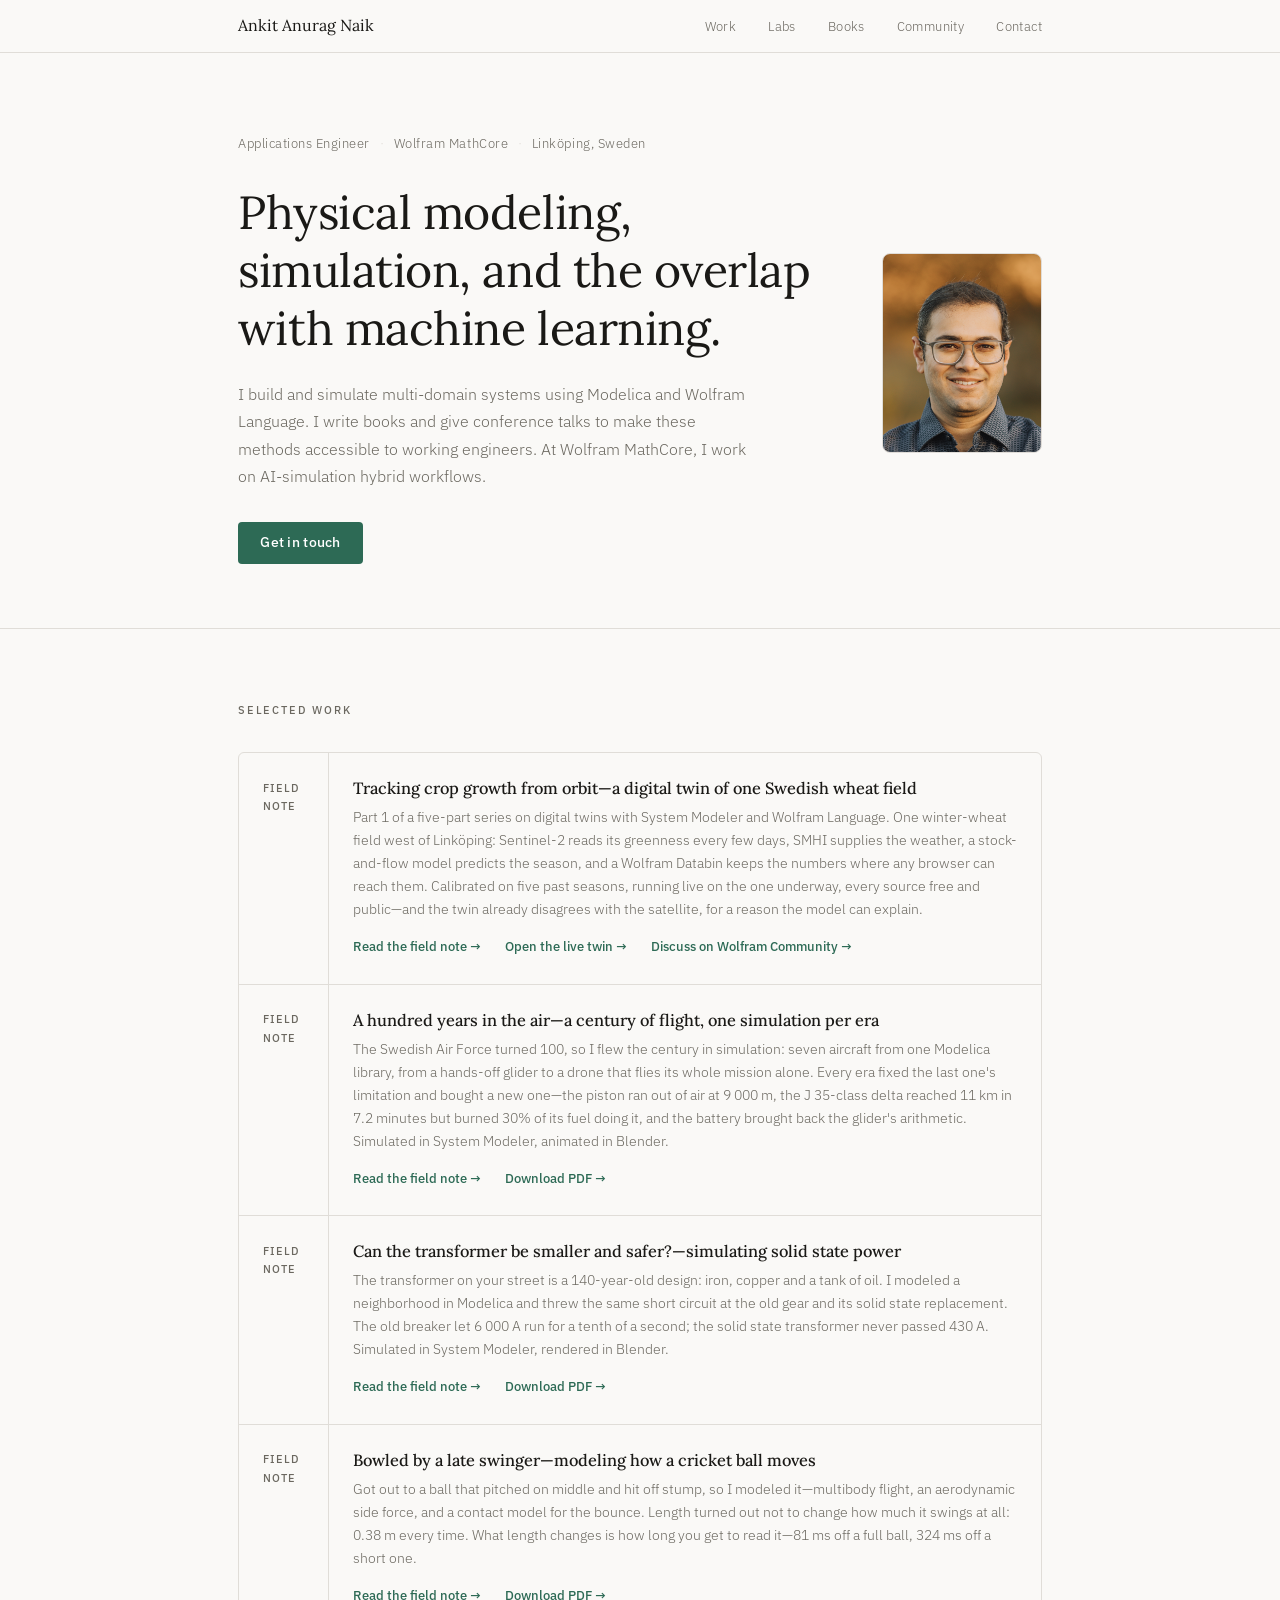
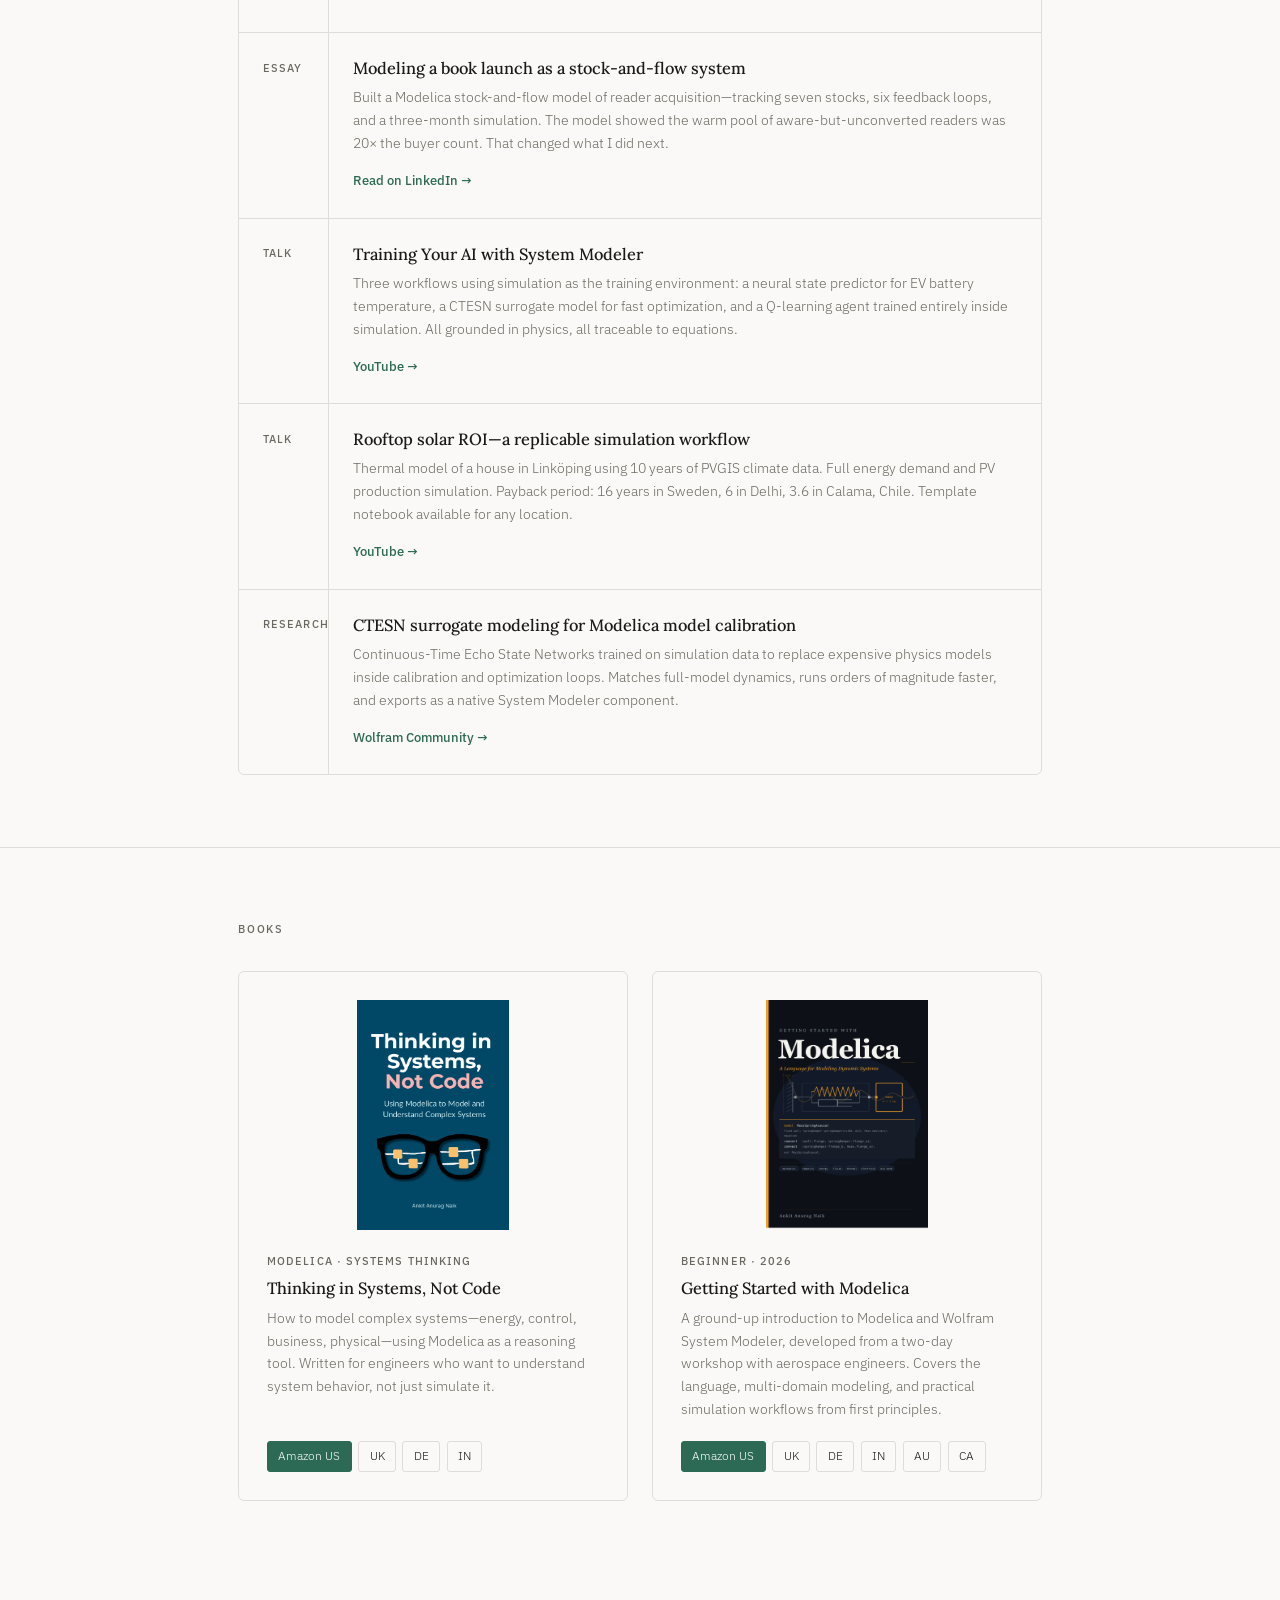
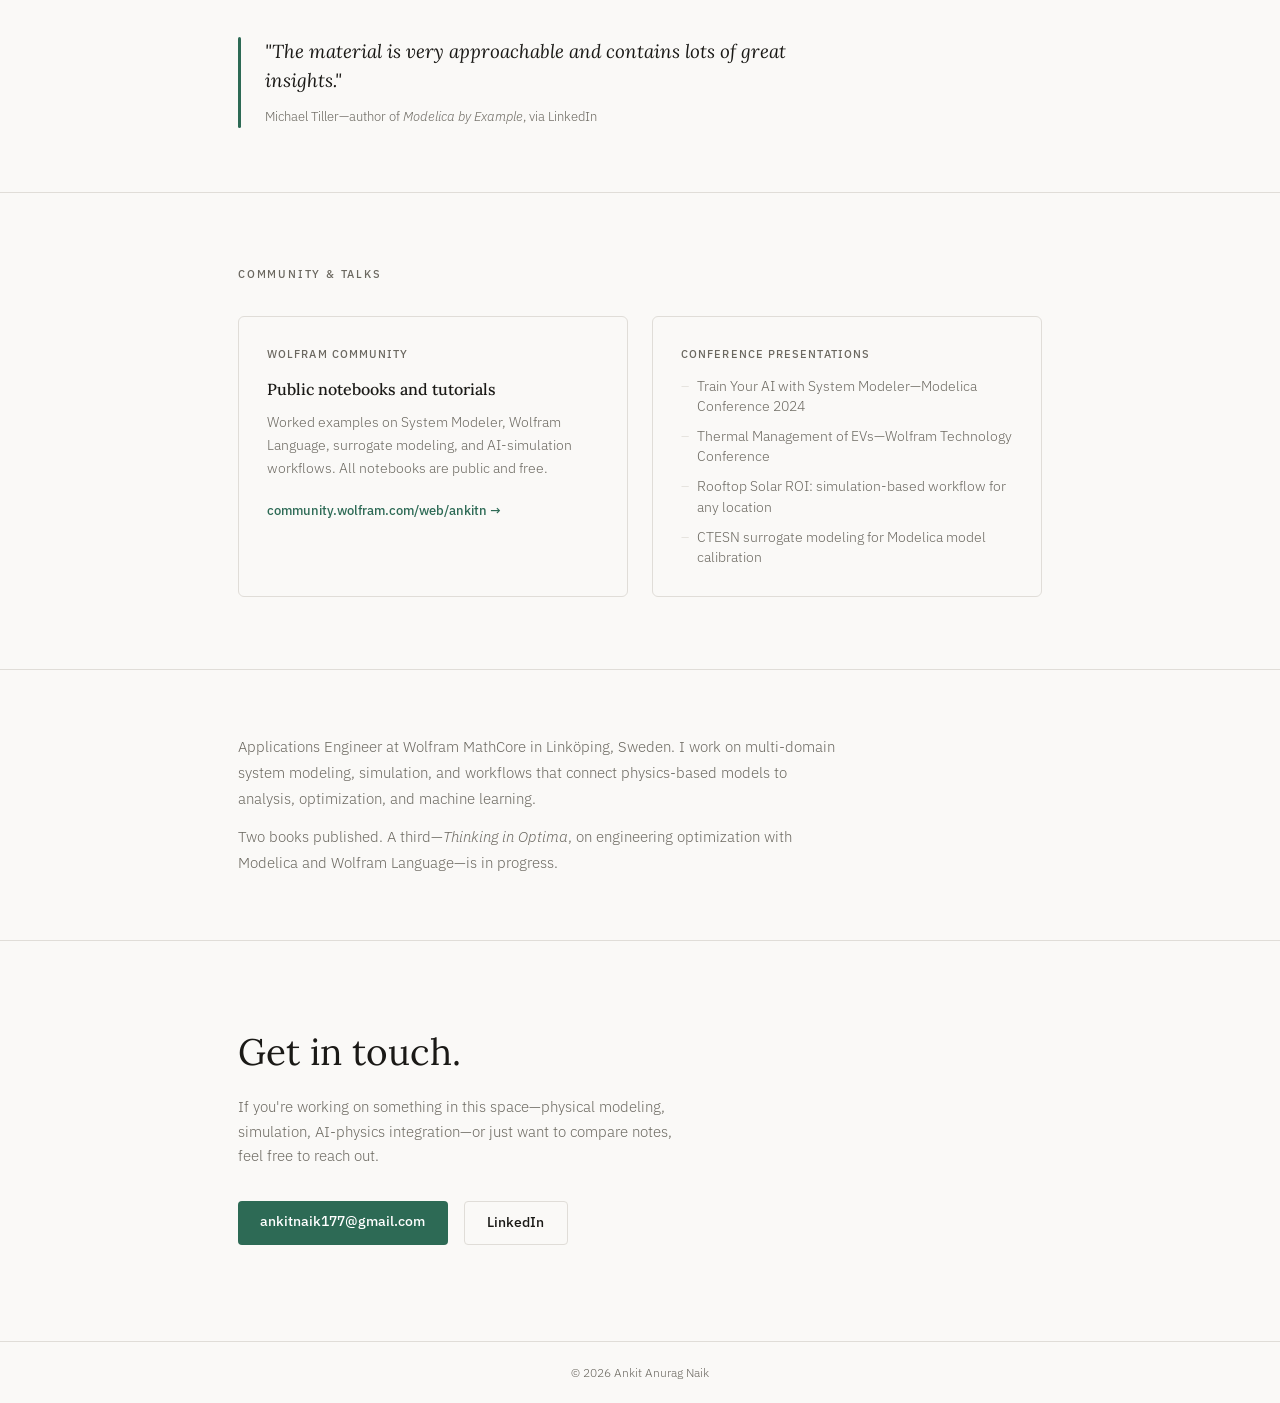
==== commit 886ab809: "fixed spelling" ====
--- a/index.html
+++ b/index.html
@@ -84,7 +84,7 @@
           <div class="work-type">Field note</div>
           <div class="work-body">
             <div class="work-title">Can the transformer be smaller and safer?&mdash;simulating solid state power</div>
-            <p class="work-desc">The transformer on your street is a 140-year-old design: iron, copper and a tank of oil. I modelled a neighborhood in Modelica and threw the same short circuit at the old gear and its solid state replacement. The old breaker let 6&nbsp;000&nbsp;A run for a tenth of a second; the solid state transformer never passed 430&nbsp;A. Simulated in System Modeler, rendered in Blender.</p>
+            <p class="work-desc">The transformer on your street is a 140-year-old design: iron, copper and a tank of oil. I modeled a neighborhood in Modelica and threw the same short circuit at the old gear and its solid state replacement. The old breaker let 6&nbsp;000&nbsp;A run for a tenth of a second; the solid state transformer never passed 430&nbsp;A. Simulated in System Modeler, rendered in Blender.</p>
             <a class="work-link" href="ebooks/solid-state-transformer.html">Read the field note &rarr;</a>
             <a class="work-link" href="ebooks/solid-state-transformer.pdf" download style="margin-left:1.25rem">Download PDF &rarr;</a>
           </div>
@@ -93,8 +93,8 @@
         <div class="work-item">
           <div class="work-type">Field note</div>
           <div class="work-body">
-            <div class="work-title">Bowled by a late swinger&mdash;modelling how a cricket ball moves</div>
-            <p class="work-desc">Got out to a ball that pitched on middle and hit off stump, so I modelled it&mdash;multibody flight, an aerodynamic side force, and a contact model for the bounce. Length turned out not to change how much it swings at all: 0.38&nbsp;m every time. What length changes is how long you get to read it&mdash;81&nbsp;ms off a full ball, 324&nbsp;ms off a short one.</p>
+            <div class="work-title">Bowled by a late swinger&mdash;modeling how a cricket ball moves</div>
+            <p class="work-desc">Got out to a ball that pitched on middle and hit off stump, so I modeled it&mdash;multibody flight, an aerodynamic side force, and a contact model for the bounce. Length turned out not to change how much it swings at all: 0.38&nbsp;m every time. What length changes is how long you get to read it&mdash;81&nbsp;ms off a full ball, 324&nbsp;ms off a short one.</p>
             <a class="work-link" href="ebooks/cricket-swing.html">Read the field note &rarr;</a>
             <a class="work-link" href="ebooks/cricket-swing.pdf" download style="margin-left:1.25rem">Download PDF &rarr;</a>
           </div>
@@ -103,7 +103,7 @@
         <div class="work-item">
           <div class="work-type">Essay</div>
           <div class="work-body">
-            <div class="work-title">Modelling a book launch as a stock-and-flow system</div>
+            <div class="work-title">Modeling a book launch as a stock-and-flow system</div>
             <p class="work-desc">Built a Modelica stock-and-flow model of reader acquisition—tracking seven stocks, six feedback loops, and a three-month simulation. The model showed the warm pool of aware-but-unconverted readers was 20× the buyer count. That changed what I did next.</p>
             <a class="work-link" href="https://www.linkedin.com/pulse/system-behind-selling-book-im-living-ankit-anurag-naik-hllif" target="_blank" rel="noopener">Read on LinkedIn →</a>
           </div>
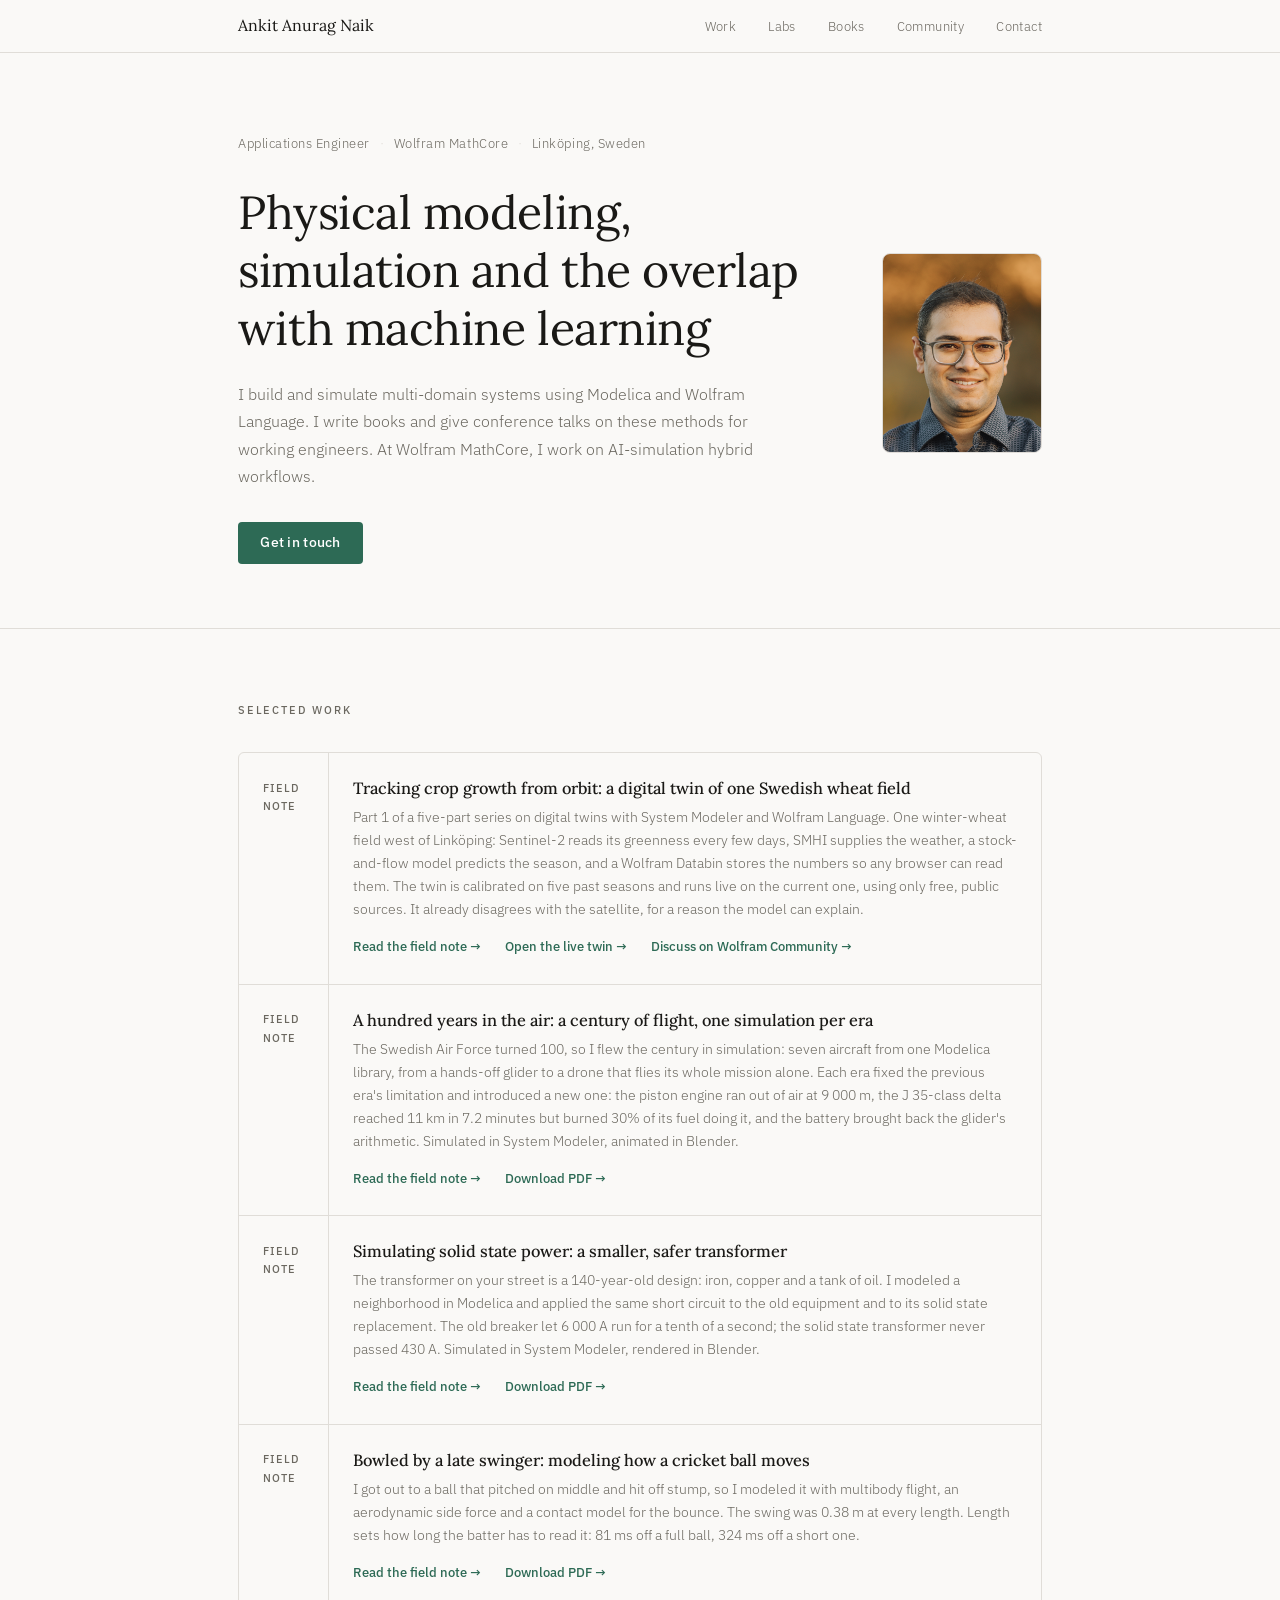
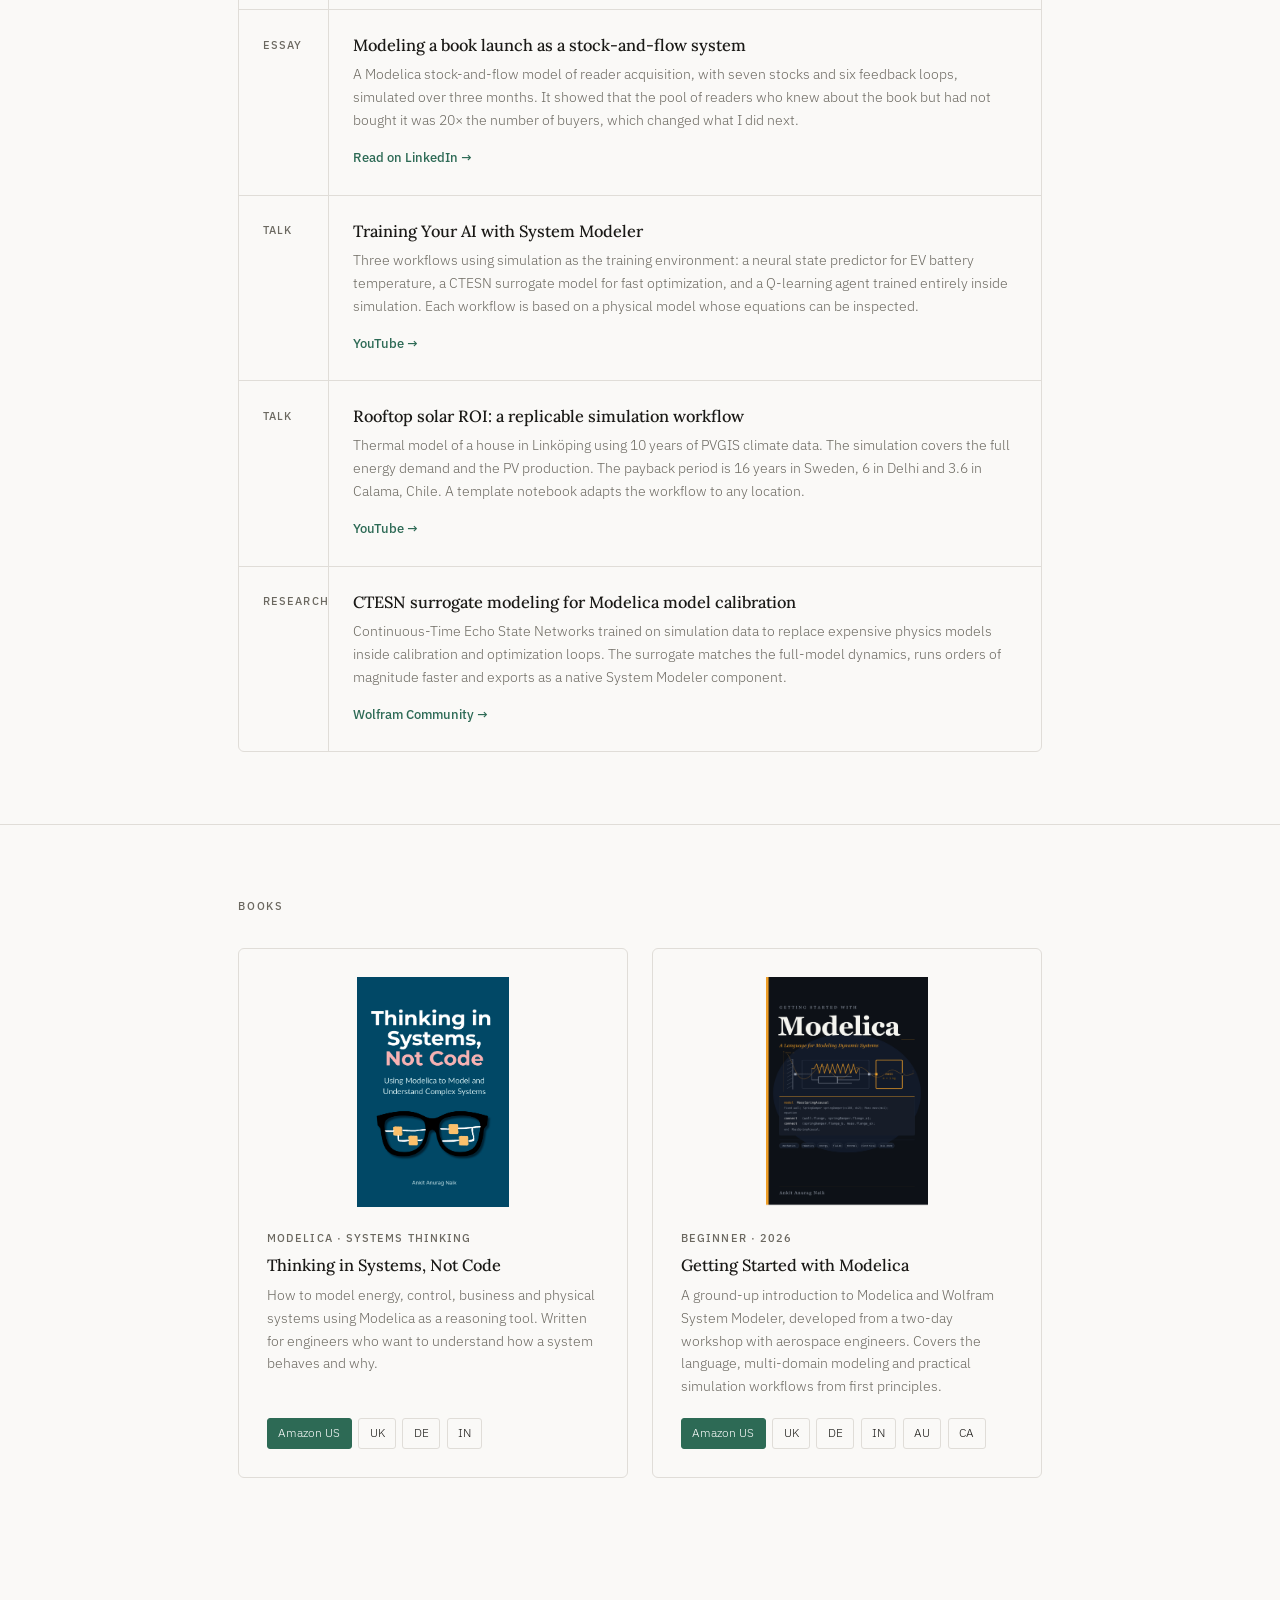
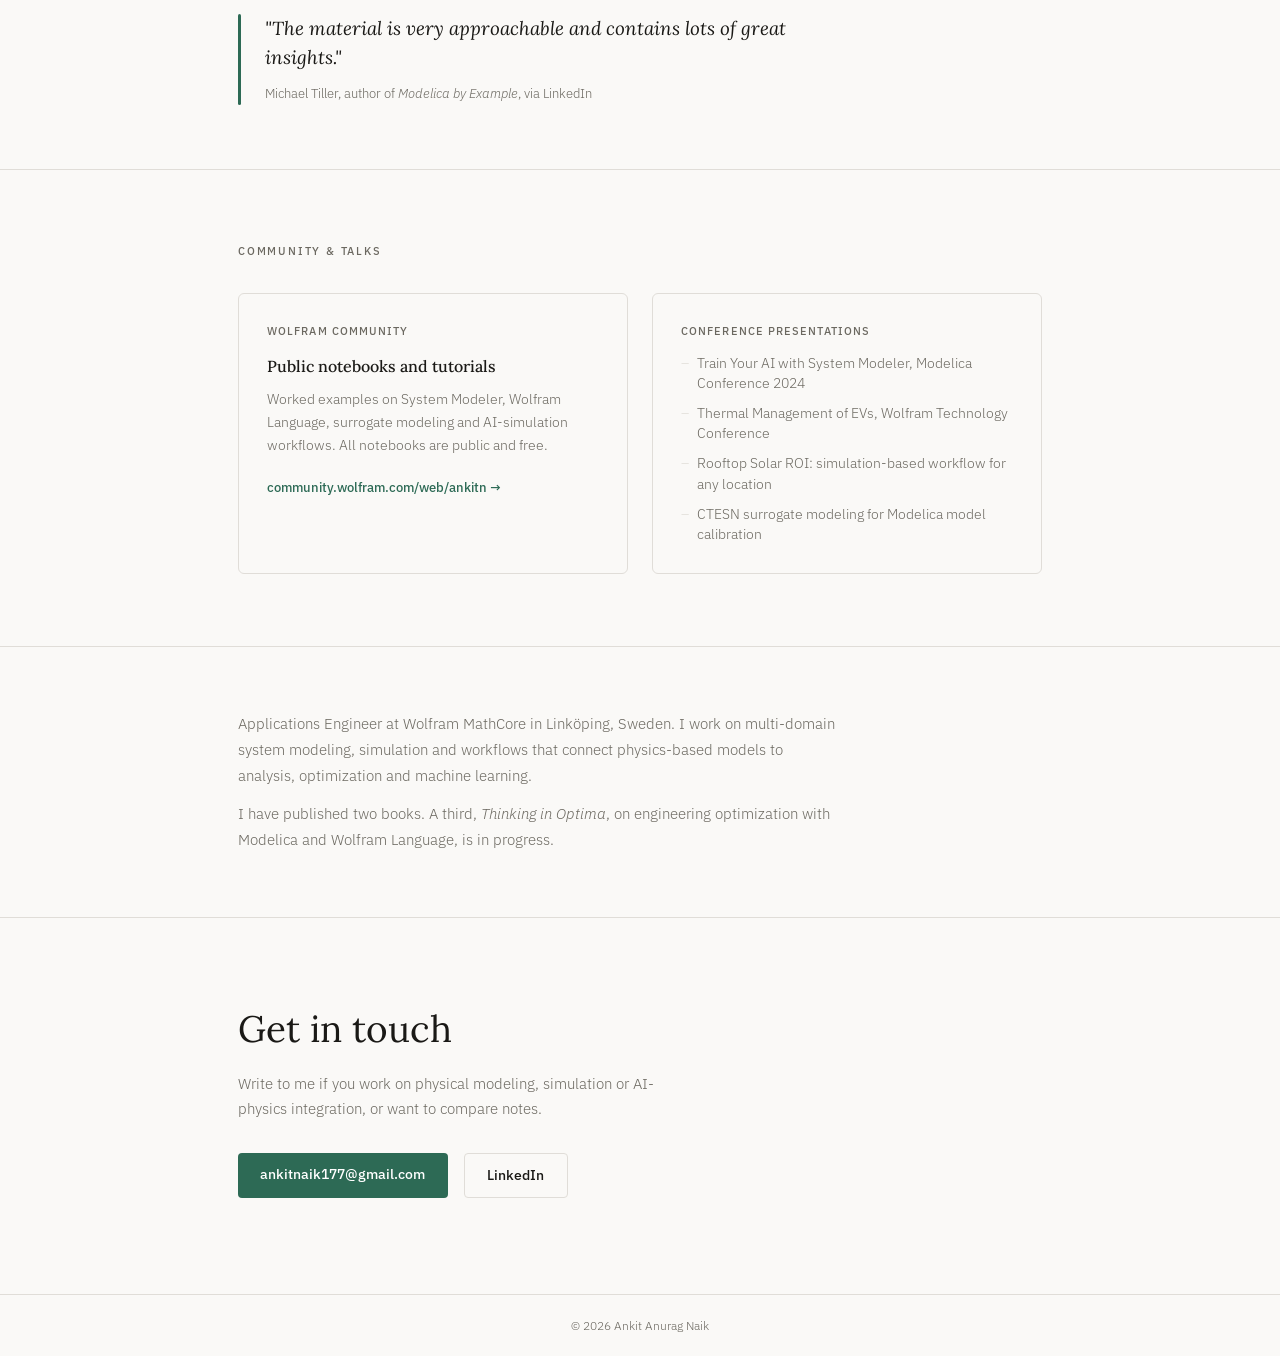
==== commit 09e9b105: "Humanize site text: house style and AI-pattern cleanup Rewrite user-visible text on all HTML pages (" ====
--- a/index.html
+++ b/index.html
@@ -3,7 +3,7 @@
 <head>
   <meta charset="utf-8" />
   <meta name="viewport" content="width=device-width,initial-scale=1" />
-  <meta name="description" content="Ankit Anurag Naik — Applications Engineer at Wolfram MathCore. Author of two books on Modelica and simulation. Conference speaker.">
+  <meta name="description" content="Ankit Anurag Naik, Applications Engineer at Wolfram MathCore. Author of two books on Modelica and simulation. Conference speaker.">
   <title>Ankit Anurag Naik</title>
   <link rel="icon" type="image/png" href="assets/favicon.svg">
   <link rel="preconnect" href="https://fonts.googleapis.com">
@@ -37,10 +37,10 @@
             Wolfram MathCore <span class="sep">·</span>
             Linköping, Sweden
           </p>
-          <h1>Physical modeling, simulation, and the overlap with machine learning.</h1>
+          <h1>Physical modeling, simulation and the overlap with machine learning</h1>
           <p class="hero-desc">
             I build and simulate multi-domain systems using Modelica and Wolfram Language.
-            I write books and give conference talks to make these methods accessible to working engineers.
+            I write books and give conference talks on these methods for working engineers.
             At Wolfram MathCore, I work on AI-simulation hybrid workflows.
           </p>
           <a class="hero-cta" href="#contact">Get in touch</a>
@@ -62,8 +62,8 @@
         <div class="work-item">
           <div class="work-type">Field note</div>
           <div class="work-body">
-            <div class="work-title">Tracking crop growth from orbit&mdash;a digital twin of one Swedish wheat field</div>
-            <p class="work-desc">Part 1 of a five-part series on digital twins with System Modeler and Wolfram Language. One winter-wheat field west of Link&ouml;ping: Sentinel-2 reads its greenness every few days, SMHI supplies the weather, a stock-and-flow model predicts the season, and a Wolfram Databin keeps the numbers where any browser can reach them. Calibrated on five past seasons, running live on the one underway, every source free and public&mdash;and the twin already disagrees with the satellite, for a reason the model can explain.</p>
+            <div class="work-title">Tracking crop growth from orbit: a digital twin of one Swedish wheat field</div>
+            <p class="work-desc">Part 1 of a five-part series on digital twins with System Modeler and Wolfram Language. One winter-wheat field west of Link&ouml;ping: Sentinel-2 reads its greenness every few days, SMHI supplies the weather, a stock-and-flow model predicts the season, and a Wolfram Databin stores the numbers so any browser can read them. The twin is calibrated on five past seasons and runs live on the current one, using only free, public sources. It already disagrees with the satellite, for a reason the model can explain.</p>
             <a class="work-link" href="ebooks/croptwin-field-twin.html">Read the field note &rarr;</a>
             <a class="work-link" href="labs/croptwin/index.html" style="margin-left:1.25rem">Open the live twin &rarr;</a>
             <a class="work-link" href="https://community.wolfram.com/t/digital-twin-tracking-crop-growth/28173" style="margin-left:1.25rem">Discuss on Wolfram Community &rarr;</a>
@@ -73,8 +73,8 @@
         <div class="work-item">
           <div class="work-type">Field note</div>
           <div class="work-body">
-            <div class="work-title">A hundred years in the air&mdash;a century of flight, one simulation per era</div>
-            <p class="work-desc">The Swedish Air Force turned 100, so I flew the century in simulation: seven aircraft from one Modelica library, from a hands-off glider to a drone that flies its whole mission alone. Every era fixed the last one's limitation and bought a new one&mdash;the piston ran out of air at 9&nbsp;000&nbsp;m, the J&nbsp;35-class delta reached 11&nbsp;km in 7.2 minutes but burned 30% of its fuel doing it, and the battery brought back the glider's arithmetic. Simulated in System Modeler, animated in Blender.</p>
+            <div class="work-title">A hundred years in the air: a century of flight, one simulation per era</div>
+            <p class="work-desc">The Swedish Air Force turned 100, so I flew the century in simulation: seven aircraft from one Modelica library, from a hands-off glider to a drone that flies its whole mission alone. Each era fixed the previous era's limitation and introduced a new one: the piston engine ran out of air at 9&nbsp;000&nbsp;m, the J&nbsp;35-class delta reached 11&nbsp;km in 7.2 minutes but burned 30% of its fuel doing it, and the battery brought back the glider's arithmetic. Simulated in System Modeler, animated in Blender.</p>
             <a class="work-link" href="ebooks/hundred-years-in-the-air.html">Read the field note &rarr;</a>
             <a class="work-link" href="ebooks/hundred-years-in-the-air.pdf" download style="margin-left:1.25rem">Download PDF &rarr;</a>
           </div>
@@ -83,8 +83,8 @@
         <div class="work-item">
           <div class="work-type">Field note</div>
           <div class="work-body">
-            <div class="work-title">Can the transformer be smaller and safer?&mdash;simulating solid state power</div>
-            <p class="work-desc">The transformer on your street is a 140-year-old design: iron, copper and a tank of oil. I modeled a neighborhood in Modelica and threw the same short circuit at the old gear and its solid state replacement. The old breaker let 6&nbsp;000&nbsp;A run for a tenth of a second; the solid state transformer never passed 430&nbsp;A. Simulated in System Modeler, rendered in Blender.</p>
+            <div class="work-title">Simulating solid state power: a smaller, safer transformer</div>
+            <p class="work-desc">The transformer on your street is a 140-year-old design: iron, copper and a tank of oil. I modeled a neighborhood in Modelica and applied the same short circuit to the old equipment and to its solid state replacement. The old breaker let 6&nbsp;000&nbsp;A run for a tenth of a second; the solid state transformer never passed 430&nbsp;A. Simulated in System Modeler, rendered in Blender.</p>
             <a class="work-link" href="ebooks/solid-state-transformer.html">Read the field note &rarr;</a>
             <a class="work-link" href="ebooks/solid-state-transformer.pdf" download style="margin-left:1.25rem">Download PDF &rarr;</a>
           </div>
@@ -93,8 +93,8 @@
         <div class="work-item">
           <div class="work-type">Field note</div>
           <div class="work-body">
-            <div class="work-title">Bowled by a late swinger&mdash;modeling how a cricket ball moves</div>
-            <p class="work-desc">Got out to a ball that pitched on middle and hit off stump, so I modeled it&mdash;multibody flight, an aerodynamic side force, and a contact model for the bounce. Length turned out not to change how much it swings at all: 0.38&nbsp;m every time. What length changes is how long you get to read it&mdash;81&nbsp;ms off a full ball, 324&nbsp;ms off a short one.</p>
+            <div class="work-title">Bowled by a late swinger: modeling how a cricket ball moves</div>
+            <p class="work-desc">I got out to a ball that pitched on middle and hit off stump, so I modeled it with multibody flight, an aerodynamic side force and a contact model for the bounce. The swing was 0.38&nbsp;m at every length. Length sets how long the batter has to read it: 81&nbsp;ms off a full ball, 324&nbsp;ms off a short one.</p>
             <a class="work-link" href="ebooks/cricket-swing.html">Read the field note &rarr;</a>
             <a class="work-link" href="ebooks/cricket-swing.pdf" download style="margin-left:1.25rem">Download PDF &rarr;</a>
           </div>
@@ -104,7 +104,7 @@
           <div class="work-type">Essay</div>
           <div class="work-body">
             <div class="work-title">Modeling a book launch as a stock-and-flow system</div>
-            <p class="work-desc">Built a Modelica stock-and-flow model of reader acquisition—tracking seven stocks, six feedback loops, and a three-month simulation. The model showed the warm pool of aware-but-unconverted readers was 20× the buyer count. That changed what I did next.</p>
+            <p class="work-desc">A Modelica stock-and-flow model of reader acquisition, with seven stocks and six feedback loops, simulated over three months. It showed that the pool of readers who knew about the book but had not bought it was 20× the number of buyers, which changed what I did next.</p>
             <a class="work-link" href="https://www.linkedin.com/pulse/system-behind-selling-book-im-living-ankit-anurag-naik-hllif" target="_blank" rel="noopener">Read on LinkedIn →</a>
           </div>
         </div>
@@ -113,7 +113,7 @@
           <div class="work-type">Talk</div>
           <div class="work-body">
             <div class="work-title">Training Your AI with System Modeler</div>
-            <p class="work-desc">Three workflows using simulation as the training environment: a neural state predictor for EV battery temperature, a CTESN surrogate model for fast optimization, and a Q-learning agent trained entirely inside simulation. All grounded in physics, all traceable to equations.</p>
+            <p class="work-desc">Three workflows using simulation as the training environment: a neural state predictor for EV battery temperature, a CTESN surrogate model for fast optimization, and a Q-learning agent trained entirely inside simulation. Each workflow is based on a physical model whose equations can be inspected.</p>
             <a class="work-link" href="https://youtu.be/i9CUnZjVocw?si=aVbRVxXed9ZR3gFj&t=1" target="_blank" rel="noopener">YouTube →</a>
           </div>
         </div>
@@ -121,8 +121,8 @@
         <div class="work-item">
           <div class="work-type">Talk</div>
           <div class="work-body">
-            <div class="work-title">Rooftop solar ROI—a replicable simulation workflow</div>
-            <p class="work-desc">Thermal model of a house in Linköping using 10 years of PVGIS climate data. Full energy demand and PV production simulation. Payback period: 16 years in Sweden, 6 in Delhi, 3.6 in Calama, Chile. Template notebook available for any location.</p>
+            <div class="work-title">Rooftop solar ROI: a replicable simulation workflow</div>
+            <p class="work-desc">Thermal model of a house in Linköping using 10 years of PVGIS climate data. The simulation covers the full energy demand and the PV production. The payback period is 16 years in Sweden, 6 in Delhi and 3.6 in Calama, Chile. A template notebook adapts the workflow to any location.</p>
             <a class="work-link" href="https://www.youtube.com/watch?v=koYohL7LdgE&t=1s" target="_blank" rel="noopener">YouTube →</a>
           </div>
         </div>
@@ -131,7 +131,7 @@
           <div class="work-type">Research</div>
           <div class="work-body">
             <div class="work-title">CTESN surrogate modeling for Modelica model calibration</div>
-            <p class="work-desc">Continuous-Time Echo State Networks trained on simulation data to replace expensive physics models inside calibration and optimization loops. Matches full-model dynamics, runs orders of magnitude faster, and exports as a native System Modeler component.</p>
+            <p class="work-desc">Continuous-Time Echo State Networks trained on simulation data to replace expensive physics models inside calibration and optimization loops. The surrogate matches the full-model dynamics, runs orders of magnitude faster and exports as a native System Modeler component.</p>
             <a class="work-link" href="https://community.wolfram.com/groups/-/m/t/3459092" target="_blank" rel="noopener">Wolfram Community →</a>
           </div>
         </div>
@@ -151,7 +151,7 @@
           <img class="book-cover-img" src="assets/book-cover.png" alt="Thinking in Systems, Not Code" loading="lazy">
           <div class="book-tag">Modelica · Systems thinking</div>
           <div class="book-title">Thinking in Systems, Not Code</div>
-          <p class="book-desc">How to model complex systems—energy, control, business, physical—using Modelica as a reasoning tool. Written for engineers who want to understand system behavior, not just simulate it.</p>
+          <p class="book-desc">How to model energy, control, business and physical systems using Modelica as a reasoning tool. Written for engineers who want to understand how a system behaves and why.</p>
           <div class="buy-links">
             <a class="btn-buy primary" href="https://www.amazon.com/Thinking-Systems-Not-Code-Understand/dp/915318176X/" target="_blank" rel="noopener">Amazon US</a>
             <a class="btn-buy" href="https://www.amazon.co.uk/Thinking-Systems-Not-Code-Understand/dp/915318176X/" target="_blank" rel="noopener">UK</a>
@@ -164,7 +164,7 @@
           <img class="book-cover-img" src="assets/gsm-cover.png" alt="Getting Started with Modelica" loading="lazy">
           <div class="book-tag">Beginner · 2026</div>
           <div class="book-title">Getting Started with Modelica</div>
-          <p class="book-desc">A ground-up introduction to Modelica and Wolfram System Modeler, developed from a two-day workshop with aerospace engineers. Covers the language, multi-domain modeling, and practical simulation workflows from first principles.</p>
+          <p class="book-desc">A ground-up introduction to Modelica and Wolfram System Modeler, developed from a two-day workshop with aerospace engineers. Covers the language, multi-domain modeling and practical simulation workflows from first principles.</p>
           <div class="buy-links">
             <a class="btn-buy primary" href="https://www.amazon.com/dp/B0GY94LXQS" target="_blank" rel="noopener">Amazon US</a>
             <a class="btn-buy" href="https://www.amazon.co.uk/dp/B0GY94LXQS" target="_blank" rel="noopener">UK</a>
@@ -185,7 +185,7 @@
         <div class="quote-bar"></div>
         <div>
           <p class="quote-text">"The material is very approachable and contains lots of great insights."</p>
-          <p class="quote-attr">Michael Tiller—author of <em>Modelica by Example</em>, via LinkedIn</p>
+          <p class="quote-attr">Michael Tiller, author of <em>Modelica by Example</em>, via LinkedIn</p>
         </div>
       </div>
     </div>
@@ -201,15 +201,15 @@
         <div class="community-card">
           <div class="card-label">Wolfram Community</div>
           <h3>Public notebooks and tutorials</h3>
-          <p>Worked examples on System Modeler, Wolfram Language, surrogate modeling, and AI-simulation workflows. All notebooks are public and free.</p>
+          <p>Worked examples on System Modeler, Wolfram Language, surrogate modeling and AI-simulation workflows. All notebooks are public and free.</p>
           <a class="work-link" href="https://community.wolfram.com/web/ankitn" target="_blank" rel="noopener">community.wolfram.com/web/ankitn →</a>
         </div>
 
         <div class="community-card">
           <div class="card-label">Conference presentations</div>
           <ul class="conf-list">
-            <li>Train Your AI with System Modeler—Modelica Conference 2024</li>
-            <li>Thermal Management of EVs—Wolfram Technology Conference</li>
+            <li>Train Your AI with System Modeler, Modelica Conference 2024</li>
+            <li>Thermal Management of EVs, Wolfram Technology Conference</li>
             <li>Rooftop Solar ROI: simulation-based workflow for any location</li>
             <li>CTESN surrogate modeling for Modelica model calibration</li>
           </ul>
@@ -225,8 +225,8 @@
     <div class="wrap">
       <div class="about-row fade">
         <div class="about-text">
-          <p>Applications Engineer at Wolfram MathCore in Linköping, Sweden. I work on multi-domain system modeling, simulation, and workflows that connect physics-based models to analysis, optimization, and machine learning.</p>
-          <p>Two books published. A third—<em>Thinking in Optima</em>, on engineering optimization with Modelica and Wolfram Language—is in progress.</p>
+          <p>Applications Engineer at Wolfram MathCore in Linköping, Sweden. I work on multi-domain system modeling, simulation and workflows that connect physics-based models to analysis, optimization and machine learning.</p>
+          <p>I have published two books. A third, <em>Thinking in Optima</em>, on engineering optimization with Modelica and Wolfram Language, is in progress.</p>
         </div>
       </div>
     </div>
@@ -236,8 +236,8 @@
 
   <section id="contact">
     <div class="wrap">
-      <h2>Get in touch.</h2>
-      <p>If you're working on something in this space—physical modeling, simulation, AI-physics integration—or just want to compare notes, feel free to reach out.</p>
+      <h2>Get in touch</h2>
+      <p>Write to me if you work on physical modeling, simulation or AI-physics integration, or want to compare notes.</p>
       <div class="contact-links">
         <a class="btn-contact primary" href="mailto:ankitnaik177@gmail.com">ankitnaik177@gmail.com</a>
         <a class="btn-contact outline" href="https://www.linkedin.com/in/ankit-anurag-naik-30122a25/" target="_blank" rel="noopener">LinkedIn</a>
